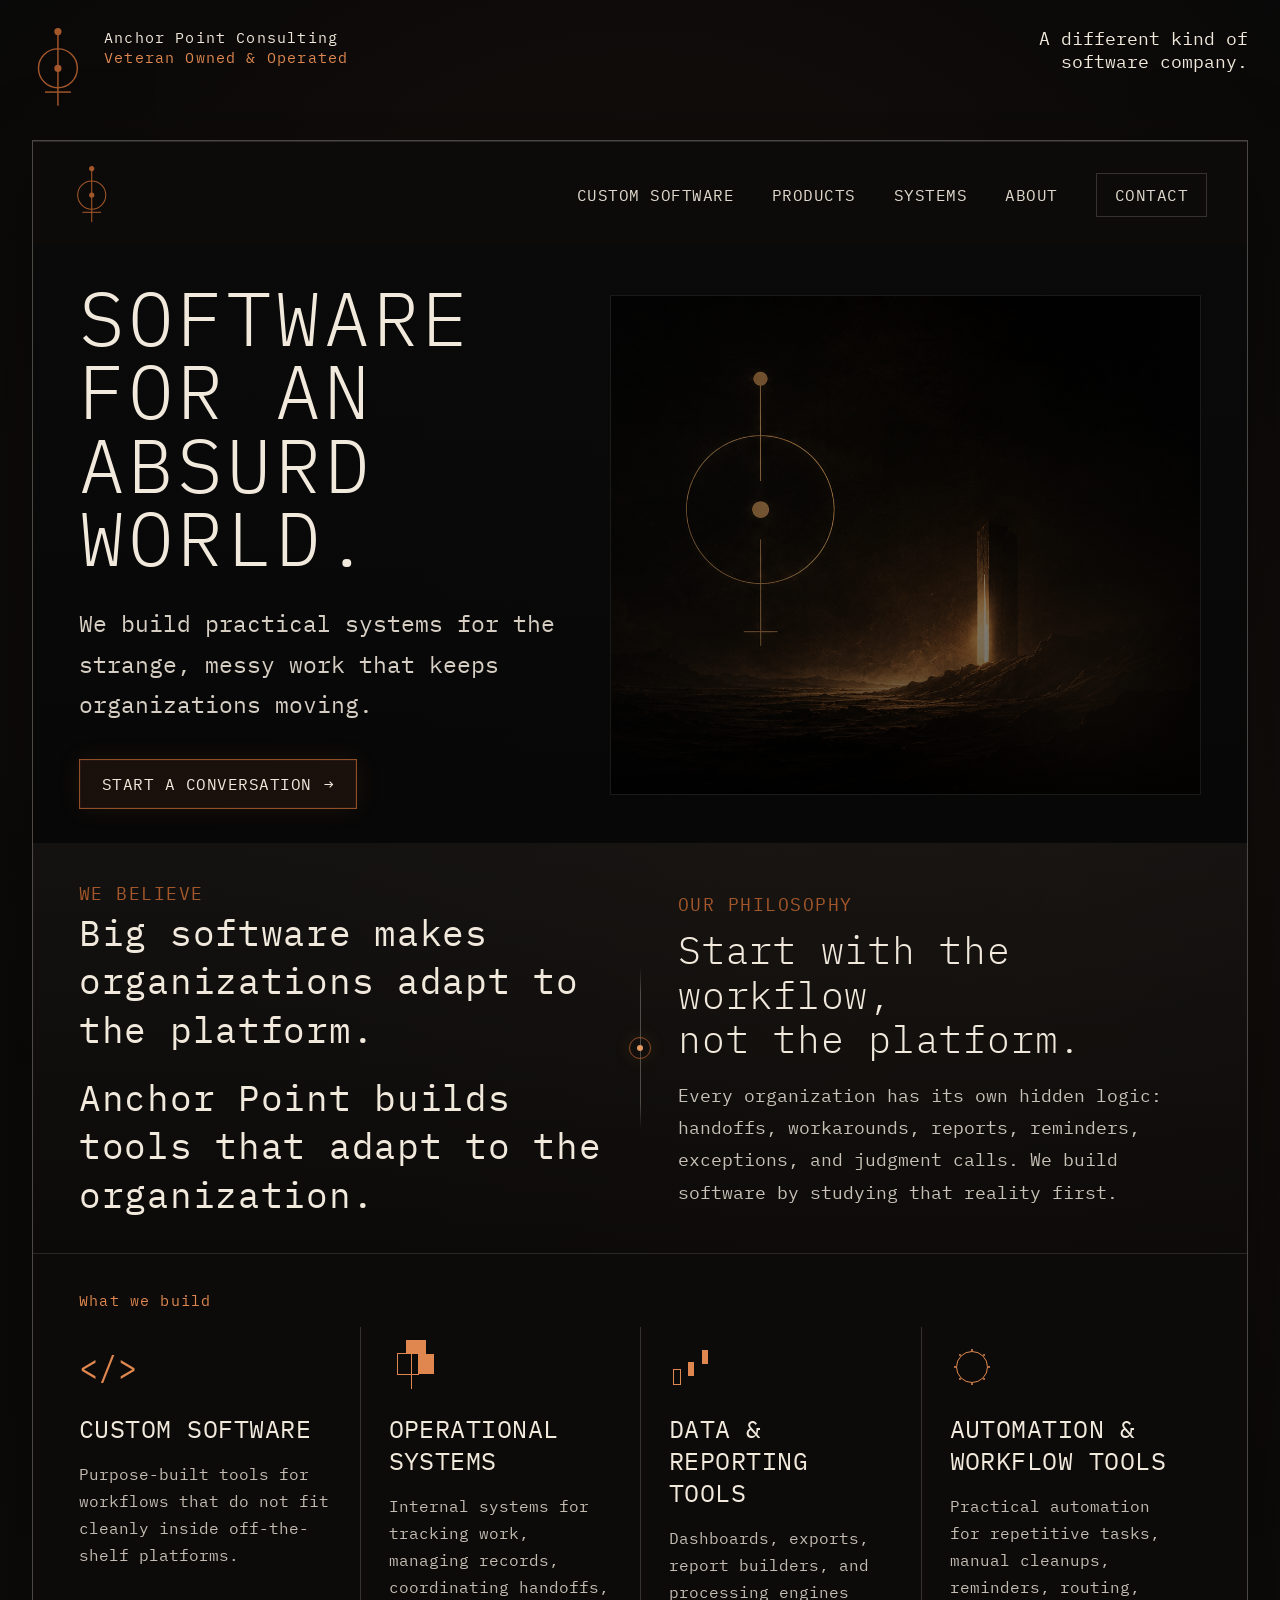
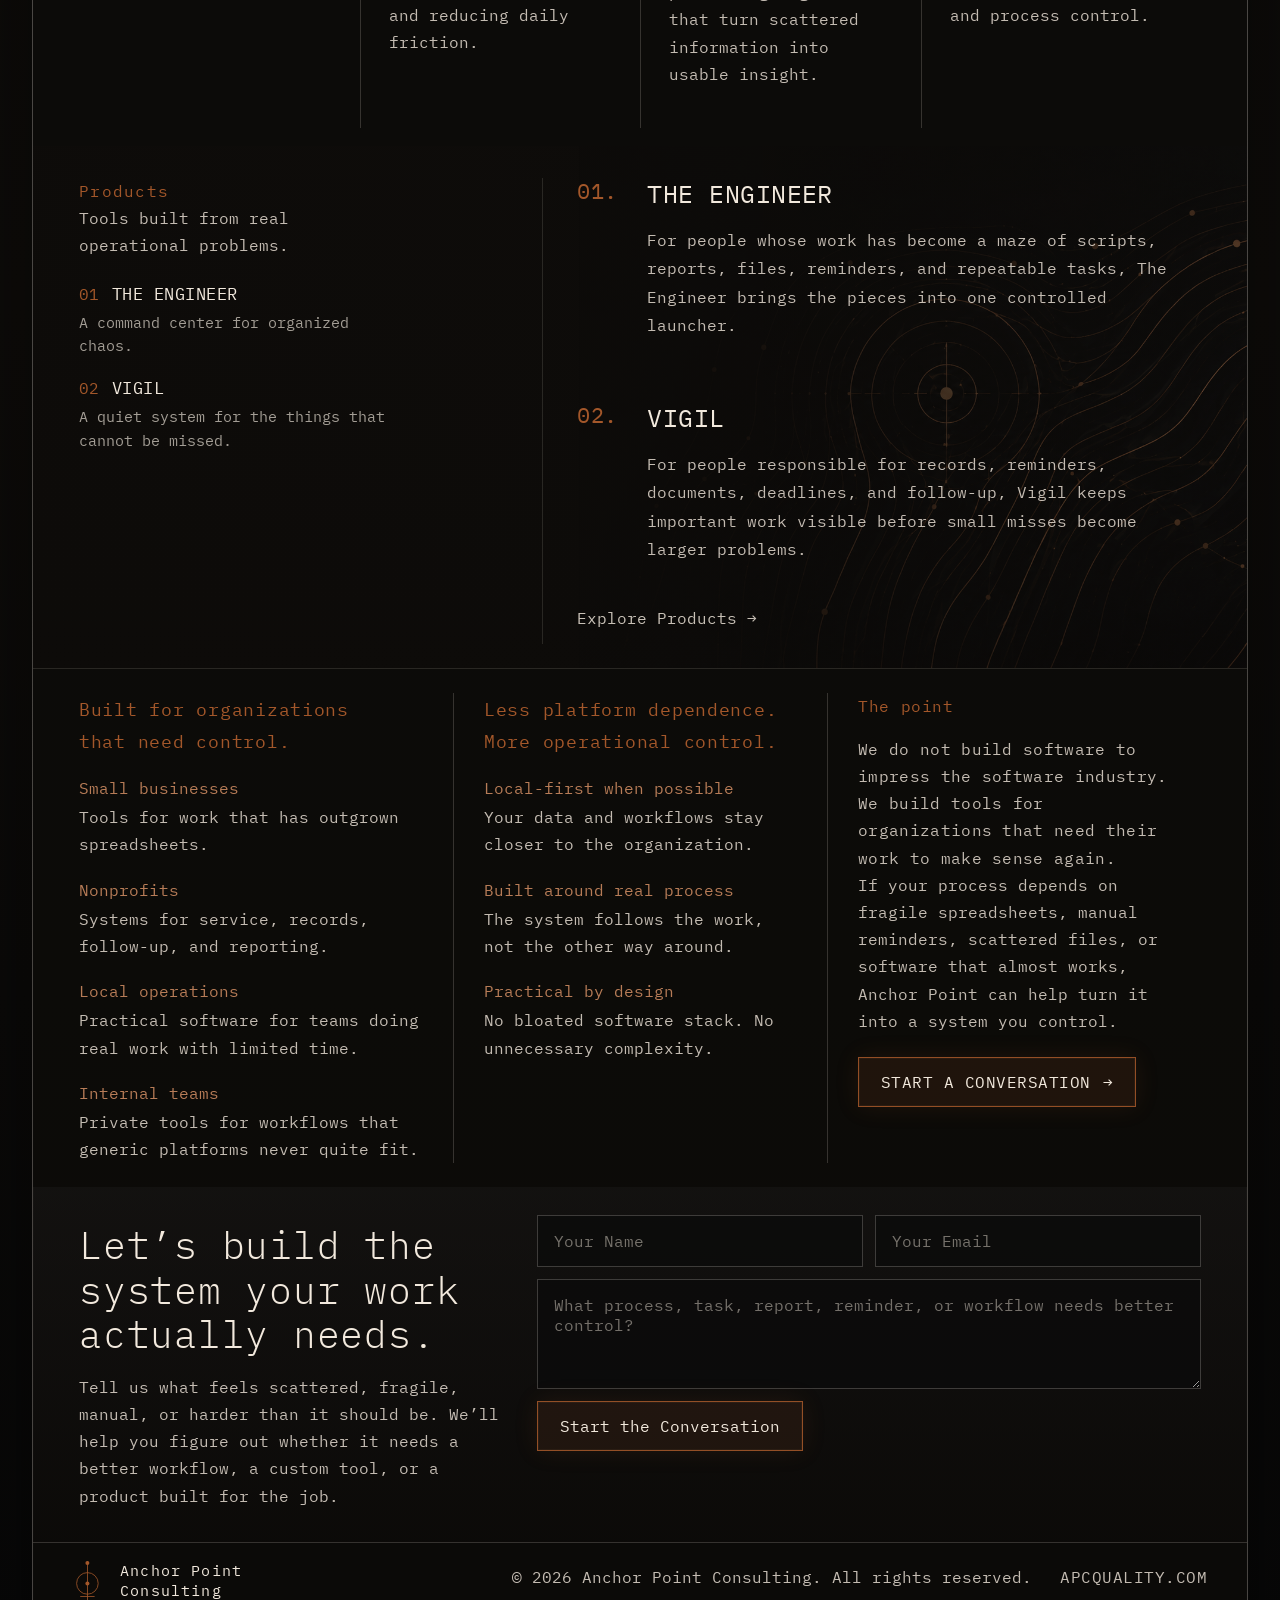
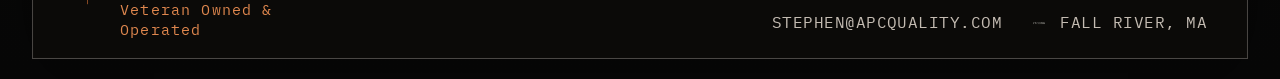
==== index.html @ 0d10f92d "Add files via upload" ====
<!DOCTYPE html>
<html lang="en">
<head>
  <meta charset="UTF-8">
  <meta name="viewport" content="width=device-width, initial-scale=1.0">
  <title>Anchor Point Consulting</title>
  <meta
    name="description"
    content="Anchor Point Consulting builds practical software systems for the strange, messy work that keeps organizations moving."
  >
  <link rel="preconnect" href="https://fonts.googleapis.com">
  <link rel="preconnect" href="https://fonts.gstatic.com" crossorigin>
  <link
    href="https://fonts.googleapis.com/css2?family=IBM+Plex+Mono:wght@300;400;500;600&display=swap"
    rel="stylesheet"
  >
  <link rel="stylesheet" href="styles.css">
</head>
<body>
  <div class="page-shell">
    <header class="site-top">
      <div class="site-top__brand">
        <div class="logo-mark" aria-hidden="true">
          <span class="logo-circle"></span>
          <span class="logo-dot-top"></span>
          <span class="logo-dot-center"></span>
          <span class="logo-base"></span>
        </div>
        <div>
          <p class="eyebrow brand-name">Anchor Point Consulting</p>
          <p class="eyebrow eyebrow--accent">Veteran Owned &amp; Operated</p>
        </div>
      </div>
      <div class="site-top__statement">
        <p>A different kind of</p>
        <p>software company.</p>
      </div>
    </header>

    <main class="frame">
      <nav class="frame-nav site-section is-base" aria-label="Primary">
        <a class="frame-nav__brand" href="index.html#top" aria-label="Anchor Point Consulting home">
          <div class="logo-scale logo-scale--nav">
            <div class="logo-mark" aria-hidden="true">
              <span class="logo-circle"></span>
              <span class="logo-dot-top"></span>
              <span class="logo-dot-center"></span>
              <span class="logo-base"></span>
            </div>
          </div>
        </a>
        <div class="frame-nav__links">
          <a href="custom-software.html">Custom Software</a>
          <a href="products.html">Products</a>
          <a href="index.html#systems">Systems</a>
          <a href="index.html#about">About</a>
          <a class="button button--ghost button--nav" href="index.html#contact">Contact</a>
        </div>
      </nav>

      <section class="hero section-grid site-section is-hero" id="top">
        <div class="hero__copy">
          <h1>Software for an absurd world.</h1>
          <p class="hero__tagline">
            We build practical systems for the strange, messy work that keeps organizations moving.
          </p>
          <a class="button button--primary" href="#contact">Start a conversation <span aria-hidden="true">→</span></a>
        </div>
        <div class="hero-scene" aria-hidden="true">
          <img class="hero-scene__image" src="images/hero-pillar.png" alt="">
        </div>
      </section>

      <section class="philosophy section-grid section-grid--split site-section is-muted" id="about">
        <div class="panel panel--statement">
          <p class="eyebrow eyebrow--accent philosophy-eyebrow">We believe</p>
          <p class="lead philosophy-belief">
            Big software makes organizations adapt to the platform.
          </p>
          <p class="lead philosophy-belief">
            Anchor Point builds tools that adapt to the organization.
          </p>
        </div>
        <div class="divider divider--vertical" aria-hidden="true">
          <span></span>
        </div>
        <div class="panel">
          <p class="eyebrow eyebrow--accent philosophy-eyebrow">Our philosophy</p>
          <h2>Start with the workflow,<br>not the platform.</h2>
          <p class="philosophy-copy">
            Every organization has its own hidden logic: handoffs, workarounds, reports, reminders,
            exceptions, and judgment calls. We build software by studying that reality first.
          </p>
        </div>
      </section>

      <section class="capabilities site-section is-base" id="systems">
        <p class="eyebrow eyebrow--accent">What we build</p>
        <div class="capabilities__grid">
          <article class="capability-card">
            <div class="capability-card__icon capability-card__icon--code" aria-hidden="true"></div>
            <h3>Custom software</h3>
            <p>
              Purpose-built tools for workflows that do not fit cleanly inside off-the-shelf platforms.
            </p>
          </article>
          <article class="capability-card">
            <div class="capability-card__icon capability-card__icon--blocks" aria-hidden="true"></div>
            <h3>Operational systems</h3>
            <p>
              Internal systems for tracking work, managing records, coordinating handoffs, and reducing daily friction.
            </p>
          </article>
          <article class="capability-card">
            <div class="capability-card__icon capability-card__icon--bars" aria-hidden="true"></div>
            <h3>Data &amp; reporting tools</h3>
            <p>
              Dashboards, exports, report builders, and processing engines that turn scattered information into usable insight.
            </p>
          </article>
          <article class="capability-card">
            <div class="capability-card__icon capability-card__icon--gear" aria-hidden="true"></div>
            <h3>Automation &amp; workflow tools</h3>
            <p>
              Practical automation for repetitive tasks, manual cleanups, reminders, routing, and process control.
            </p>
          </article>
        </div>
      </section>

      <section class="products products-section section-grid section-grid--products site-section is-muted" id="products">
        <div class="panel products__intro">
          <p class="eyebrow eyebrow--accent products__label">Products</p>
          <p class="products__intro-copy">Tools built from real operational problems.</p>
          <div class="products__index">
            <article class="products__index-item">
              <div class="products__index-heading">
                <span class="product-item__number">01</span>
                <h3>The Engineer</h3>
              </div>
              <p>A command center for organized chaos.</p>
            </article>
            <article class="products__index-item">
              <div class="products__index-heading">
                <span class="product-item__number">02</span>
                <h3>Vigil</h3>
              </div>
              <p>A quiet system for the things that cannot be missed.</p>
            </article>
          </div>
        </div>
        <div class="products__list">
          <article class="product-item">
            <div class="product-item__number">01.</div>
            <div>
              <h3>The Engineer</h3>
              <p>
                For people whose work has become a maze of scripts, reports, files, reminders, and repeatable tasks,
                The Engineer brings the pieces into one controlled launcher.
              </p>
            </div>
          </article>
          <article class="product-item">
            <div class="product-item__number">02.</div>
            <div>
              <h3>Vigil</h3>
              <p>
                For people responsible for records, reminders, documents, deadlines, and follow-up, Vigil keeps important
                work visible before small misses become larger problems.
              </p>
            </div>
          </article>
          <p class="products__explore">
            <a href="products.html">Explore Products <span aria-hidden="true">→</span></a>
          </p>
        </div>
      </section>

      <section class="lower-grid site-section is-base">
        <div class="panel info-panel">
          <p class="eyebrow eyebrow--accent lower-grid__title">Built for organizations<br>that need control.</p>
          <ul class="info-list">
            <li><strong>Small businesses</strong> Tools for work that has outgrown spreadsheets.</li>
            <li><strong>Nonprofits</strong> Systems for service, records, follow-up, and reporting.</li>
            <li><strong>Local operations</strong> Practical software for teams doing real work with limited time.</li>
            <li><strong>Internal teams</strong> Private tools for workflows that generic platforms never quite fit.</li>
          </ul>
        </div>
        <div class="panel info-panel">
          <p class="eyebrow eyebrow--accent lower-grid__title">Less platform dependence.<br>More operational control.</p>
          <ul class="info-list info-list--compact">
            <li><strong>Local-first when possible</strong> Your data and workflows stay closer to the organization.</li>
            <li><strong>Built around real process</strong> The system follows the work, not the other way around.</li>
            <li><strong>Practical by design</strong> No bloated software stack. No unnecessary complexity.</li>
          </ul>
        </div>
        <div class="panel point-panel">
          <p class="eyebrow eyebrow--accent lower-grid__title">The point</p>
          <p class="point-panel__lead">
            We do not build software to impress the software industry. We build tools for organizations
            that need their work to make sense again.
          </p>
          <p>
            If your process depends on fragile spreadsheets, manual reminders, scattered files, or software
            that almost works, Anchor Point can help turn it into a system you control.
          </p>
          <a class="button button--primary button--inline" href="#contact">Start a conversation <span aria-hidden="true">→</span></a>
        </div>
      </section>

      <section class="contact section-grid section-grid--contact site-section is-muted" id="contact">
        <div class="panel contact__copy">
          <h2>Let&rsquo;s build the system your work actually needs.</h2>
          <p>
            Tell us what feels scattered, fragile, manual, or harder than it should be. We&rsquo;ll help you figure out whether it needs a better workflow, a custom tool, or a product built for the job.
          </p>
        </div>
        <div class="contact__form-wrap">
          <form action="https://formspree.io/f/xqeygwbq" method="POST" class="contact-form">
            <input type="text" name="name" placeholder="Your Name" required>
            <input type="email" name="email" placeholder="Your Email" required>
            <textarea
              name="message"
              placeholder="What process, task, report, reminder, or workflow needs better control?"
              required
            ></textarea>
            <button class="button button--primary contact-submit" type="submit">Start the Conversation</button>
          </form>
        </div>
      </section>

      <footer class="site-footer site-section is-base">
        <div class="site-footer__brand">
          <div class="logo-scale logo-scale--footer">
            <div class="logo-mark" aria-hidden="true">
              <span class="logo-circle"></span>
              <span class="logo-dot-top"></span>
              <span class="logo-dot-center"></span>
              <span class="logo-base"></span>
            </div>
          </div>
          <div>
            <p class="eyebrow brand-name">Anchor Point Consulting</p>
            <p class="eyebrow eyebrow--accent">Veteran Owned &amp; Operated</p>
          </div>
        </div>
        <div class="site-footer__meta">
          <p>&copy; 2026 Anchor Point Consulting. All rights reserved.</p>
          <a href="index.html">apcquality.com</a>
          <a href="mailto:stephen@apcquality.com">stephen@apcquality.com</a>
          <span class="site-footer__location">
            <img src="images/phone.png" alt="" aria-hidden="true">
            <span>Fall River, MA</span>
          </span>
        </div>
      </footer>
    </main>
  </div>
</body>
</html>
---- styles.css ----
:root {
  --void: #0d0b09;
  --shadow: #1a1816;
  --distance: #27313a;
  --fade: #5c474b;
  --moss: #4c503f;
  --ember: #a3572a;
  --parchment: #f2e9dd;
  --border: rgba(242, 233, 221, 0.18);
  --border-strong: rgba(242, 233, 221, 0.28);
  --glow: rgba(163, 87, 42, 0.32);
  --content-width: min(1460px, calc(100vw - 64px));
  --transition: 180ms ease;
}

*,
*::before,
*::after {
  box-sizing: border-box;
}

html {
  scroll-behavior: smooth;
}

body {
  margin: 0;
  min-height: 100vh;
  background:
    radial-gradient(circle at 50% 14%, rgba(163, 87, 42, 0.08), transparent 30%),
    radial-gradient(circle at 78% 28%, rgba(163, 87, 42, 0.06), transparent 24%),
    linear-gradient(180deg, #080808 0%, var(--void) 58%, #070707 100%);
  color: var(--parchment);
  font-family: "IBM Plex Mono", monospace;
  text-transform: uppercase;
  letter-spacing: 0.03em;
}

img {
  display: block;
  max-width: 100%;
}

a {
  color: inherit;
  text-decoration: none;
}

p,
li,
input,
textarea,
button {
  text-transform: none;
  letter-spacing: normal;
}

.page-shell {
  width: var(--content-width);
  margin: 0 auto;
  padding: 22px 0 20px;
}

.site-top {
  display: flex;
  justify-content: space-between;
  align-items: flex-start;
  gap: 32px;
  padding: 6px 0 18px;
  margin-bottom: 14px;
}

.site-top__brand,
.site-footer__brand {
  display: flex;
  align-items: flex-start;
  gap: 18px;
}

.site-top .logo-mark {
  transform: scale(0.72);
  transform-origin: top left;
  margin-right: -18px;
  margin-bottom: -32px;
}

.frame-nav__brand {
  display: inline-flex;
  align-items: center;
}

.site-top__statement {
  max-width: 300px;
  text-align: right;
  font-size: 1.1rem;
  line-height: 1.3;
}

.site-top__statement p,
.site-top__brand p,
.site-footer__brand p {
  margin: 0;
}

.brand-name {
  font-size: 1.3rem;
  color: var(--parchment);
}

.eyebrow {
  font-size: 0.92rem;
  line-height: 1.35;
  letter-spacing: 0.08em;
}

.eyebrow--accent {
  color: #df874e;
}

.frame {
  position: relative;
  border: 1px solid var(--border-strong);
  background:
    linear-gradient(180deg, rgba(255, 255, 255, 0.008), rgba(255, 255, 255, 0)),
    radial-gradient(circle at 72% 24%, rgba(163, 87, 42, 0.07), transparent 28%),
    rgba(7, 7, 7, 0.82);
  box-shadow:
    inset 0 0 0 1px rgba(255, 255, 255, 0.03),
    0 24px 80px rgba(0, 0, 0, 0.36);
  overflow: hidden;
}

.frame::before {
  content: "";
  position: absolute;
  inset: 0;
  background:
    linear-gradient(transparent 97%, rgba(242, 233, 221, 0.02) 100%),
    linear-gradient(90deg, transparent 97%, rgba(242, 233, 221, 0.02) 100%);
  background-size: 100% 46px, 46px 100%;
  opacity: 0.14;
  pointer-events: none;
}

.frame-nav,
.hero,
.philosophy,
.capabilities,
.products,
.lower-grid,
.contact,
.site-footer {
  position: relative;
  z-index: 1;
}

.frame-nav {
  display: flex;
  justify-content: space-between;
  align-items: center;
  gap: 24px;
  padding: 24px 40px 20px;
}

.frame-nav__links {
  display: flex;
  align-items: center;
  gap: 18px 38px;
  flex-wrap: wrap;
}

.frame-nav__links a {
  font-size: 1rem;
  color: rgba(242, 233, 221, 0.92);
  transition: color var(--transition), text-shadow var(--transition), border-color var(--transition), background-color var(--transition);
}

.frame-nav__links a:hover,
.frame-nav__links a:focus-visible {
  color: #f6b17d;
  text-shadow: 0 0 14px rgba(163, 87, 42, 0.28);
}

.site-section {
  border-top: 1px solid rgba(242, 233, 221, 0.12);
}

.site-section.is-base {
  background: rgba(13, 11, 9, 0.92);
}

.site-section.is-muted {
  background: linear-gradient(180deg, rgba(26, 24, 22, 0.62), rgba(13, 11, 9, 0.82));
}

.site-section.is-hero {
  background:
    linear-gradient(180deg, rgba(10, 10, 10, 0.9), rgba(7, 7, 7, 0.95)),
    radial-gradient(circle at 76% 42%, rgba(163, 87, 42, 0.06), transparent 26%);
}

.section-grid {
  border-top: 0;
}

.hero {
  display: grid;
  grid-template-columns: minmax(340px, 0.92fr) minmax(380px, 1.08fr);
  gap: 28px;
  padding: 38px 46px 34px;
  align-items: center;
}

.hero__copy {
  max-width: 560px;
}

.hero h1,
.contact h2 {
  margin: 0;
  font-size: clamp(3rem, 5.9vw, 5.8rem);
  line-height: 0.97;
  font-weight: 300;
  letter-spacing: 0.04em;
}

.hero__tagline {
  margin: 28px 0 34px;
  max-width: 510px;
  font-size: 1.45rem;
  line-height: 1.75;
  color: rgba(242, 233, 221, 0.88);
}

.button {
  display: inline-flex;
  align-items: center;
  justify-content: center;
  gap: 12px;
  border: 1px solid transparent;
  padding: 14px 22px;
  font-size: 1rem;
  font-family: inherit;
  color: var(--parchment);
  background: transparent;
  cursor: pointer;
  transition: transform var(--transition), box-shadow var(--transition), border-color var(--transition), background-color var(--transition), color var(--transition);
}

.button:hover,
.button:focus-visible {
  transform: translateY(-1px);
}

.button--primary {
  border-color: rgba(163, 87, 42, 0.88);
  background: rgba(163, 87, 42, 0.12);
  box-shadow: inset 0 0 0 1px rgba(255, 180, 120, 0.05), 0 0 24px rgba(163, 87, 42, 0.12);
}

.button--primary:hover,
.button--primary:focus-visible {
  background: rgba(163, 87, 42, 0.2);
  box-shadow: 0 0 30px rgba(163, 87, 42, 0.18);
  color: #ffd7ba;
}

.button--ghost {
  border-color: var(--border);
}

.button--ghost:hover,
.button--ghost:focus-visible {
  border-color: rgba(163, 87, 42, 0.7);
  background: rgba(163, 87, 42, 0.08);
}

.button--nav {
  padding: 11px 18px;
}

.hero-scene {
  position: relative;
  min-height: 500px;
  border: 1px solid rgba(242, 233, 221, 0.08);
  background: linear-gradient(180deg, rgba(12, 12, 12, 0.4), rgba(7, 7, 7, 0.7));
  overflow: hidden;
}

.hero-scene::before {
  content: "";
  position: absolute;
  inset: 0;
  background:
    linear-gradient(90deg, rgba(7, 7, 7, 0.42) 0%, rgba(7, 7, 7, 0.12) 34%, rgba(7, 7, 7, 0.06) 58%, rgba(7, 7, 7, 0.28) 100%),
    radial-gradient(circle at 82% 78%, rgba(255, 169, 92, 0.1), rgba(163, 87, 42, 0.05) 18%, transparent 42%);
  pointer-events: none;
  z-index: 1;
}

.hero-scene::after {
  content: "";
  position: absolute;
  inset: 0;
  background:
    linear-gradient(180deg, rgba(0, 0, 0, 0.12) 0%, rgba(0, 0, 0, 0.04) 34%, rgba(0, 0, 0, 0.28) 72%, rgba(0, 0, 0, 0.54) 100%);
  pointer-events: none;
  z-index: 1;
}

.hero-scene__image {
  position: absolute;
  inset: 0;
  width: 100%;
  height: 100%;
  object-fit: cover;
  object-position: center right;
  filter: brightness(0.72) contrast(1.02) saturate(0.86);
}

.logo-mark {
  position: relative;
  width: 72px;
  height: 112px;
  color: var(--ember);
  flex: 0 0 auto;
}

.logo-mark::before {
  content: "";
  position: absolute;
  left: 50%;
  top: 0;
  width: 2px;
  height: 108px;
  transform: translateX(-50%);
  background: currentColor;
}

.logo-circle {
  position: absolute;
  left: 50%;
  top: 28px;
  width: 56px;
  height: 56px;
  border: 2px solid currentColor;
  border-radius: 50%;
  transform: translateX(-50%);
}

.logo-dot-top {
  position: absolute;
  left: 50%;
  top: 0;
  width: 10px;
  height: 10px;
  border-radius: 50%;
  background: currentColor;
  transform: translateX(-50%);
}

.logo-dot-center {
  position: absolute;
  left: 50%;
  top: 56px;
  width: 10px;
  height: 10px;
  border-radius: 50%;
  background: currentColor;
  transform: translate(-50%, -50%);
}

.logo-base {
  position: absolute;
  left: 50%;
  top: 88px;
  width: 36px;
  height: 2px;
  background: currentColor;
  transform: translateX(-50%);
}

.logo-scale {
  display: inline-flex;
  width: 72px;
  height: 112px;
  transform-origin: top left;
}

.logo-scale--nav {
  transform: scale(0.52);
  margin-right: -34px;
  margin-bottom: -54px;
}

.logo-scale--footer {
  transform: scale(0.4);
  margin-right: -43px;
  margin-bottom: -67px;
}

.section-grid--split,
.section-grid--products,
.section-grid--contact,
.lower-grid,
.capabilities {
  padding: 0 46px;
}

.philosophy {
  display: grid;
  grid-template-columns: minmax(0, 1fr) 56px minmax(0, 1fr);
  gap: 10px;
  align-items: center;
  padding-top: 34px;
  padding-bottom: 34px;
}

.panel {
  min-width: 0;
}

.panel h2 {
  margin: 8px 0 18px;
  font-size: clamp(2rem, 3vw, 3.2rem);
  line-height: 1.15;
  font-weight: 300;
  text-transform: none;
  letter-spacing: 0.02em;
}

.panel p {
  margin: 0;
  color: rgba(242, 233, 221, 0.82);
  font-size: 1.15rem;
  line-height: 1.75;
}

.panel--statement .lead {
  font-size: clamp(1.8rem, 2.8vw, 3rem);
  line-height: 1.35;
  letter-spacing: 0.02em;
  color: var(--parchment);
}

.panel--statement .lead + .lead {
  margin-top: 20px;
}

.philosophy .philosophy-eyebrow {
  color: var(--ember);
  letter-spacing: 0.08em;
  text-transform: uppercase;
}

.philosophy-belief {
  font-size: clamp(1.65rem, 2.8vw, 3rem);
  line-height: 1.28;
  max-width: 620px;
}

.philosophy-belief + .philosophy-belief {
  margin-top: 1.5rem;
}

.philosophy-copy {
  font-size: clamp(1rem, 1.1vw, 1.15rem);
  line-height: 1.75;
  max-width: 680px;
}

.divider {
  display: flex;
  align-items: center;
  justify-content: center;
}

.divider span {
  position: relative;
  display: block;
  width: 1px;
  height: 162px;
  background: linear-gradient(180deg, transparent 0%, rgba(242, 233, 221, 0.28) 16%, rgba(242, 233, 221, 0.28) 84%, transparent 100%);
}

.divider span::after {
  content: "";
  position: absolute;
  left: 50%;
  top: 50%;
  width: 22px;
  height: 22px;
  border: 1px solid rgba(163, 87, 42, 0.86);
  border-radius: 50%;
  transform: translate(-50%, -50%);
  box-shadow: 0 0 16px rgba(163, 87, 42, 0.18);
}

.divider span::before {
  content: "";
  position: absolute;
  left: 50%;
  top: 50%;
  width: 6px;
  height: 6px;
  background: #e49b63;
  border-radius: 50%;
  transform: translate(-50%, -50%);
}

.capabilities {
  padding-top: 22px;
  padding-bottom: 18px;
}

.capabilities__grid {
  display: grid;
  grid-template-columns: repeat(4, minmax(0, 1fr));
  margin-top: 16px;
}

.capability-card {
  padding: 18px 28px 24px 0;
  min-height: 286px;
}

.capability-card:not(:first-child) {
  border-left: 1px solid var(--border);
  padding-left: 28px;
}

.capability-card h3,
.product-item h3 {
  margin: 0 0 10px;
  font-size: 1.55rem;
  font-weight: 400;
  color: var(--parchment);
}

.capability-card p,
.product-item p,
.products__intro p,
.info-list li,
.point-panel p,
.contact__copy p,
.site-footer__meta p,
.site-footer__meta a,
.site-footer__location span {
  font-size: 1rem;
  line-height: 1.7;
  color: rgba(242, 233, 221, 0.8);
}

.capability-card__icon {
  width: 44px;
  height: 44px;
  margin-bottom: 24px;
  position: relative;
  color: #df874e;
}

.capability-card__icon--code::before {
  content: "</>";
  position: absolute;
  inset: 0;
  font-size: 2rem;
  line-height: 44px;
}

.capability-card__icon--blocks::before,
.capability-card__icon--blocks::after,
.capability-card__icon--bars::before,
.capability-card__icon--gear::before {
  content: "";
  position: absolute;
}

.capability-card__icon--blocks::before {
  inset: 8px 14px 14px 8px;
  border: 1px solid currentColor;
  box-shadow: 16px 0 0 -1px currentColor, 8px -14px 0 -1px currentColor;
}

.capability-card__icon--blocks::after {
  inset: 0;
  border-left: 1px solid currentColor;
  border-right: 1px solid transparent;
  transform: translateX(22px);
}

.capability-card__icon--bars::before {
  bottom: 4px;
  left: 4px;
  width: 8px;
  height: 16px;
  border: 1px solid currentColor;
  box-shadow: 14px -8px 0 -1px currentColor, 28px -20px 0 -1px currentColor;
}

.capability-card__icon--gear::before {
  inset: 6px;
  border: 1px solid currentColor;
  border-radius: 50%;
  box-shadow:
    0 -17px 0 -15px currentColor,
    0 17px 0 -15px currentColor,
    17px 0 0 -15px currentColor,
    -17px 0 0 -15px currentColor,
    12px 12px 0 -15px currentColor,
    -12px 12px 0 -15px currentColor,
    12px -12px 0 -15px currentColor,
    -12px -12px 0 -15px currentColor;
}

.products {
  position: relative;
  display: grid;
  grid-template-columns: minmax(260px, 0.78fr) minmax(420px, 1.22fr);
  gap: 42px;
  align-items: stretch;
  padding-top: 32px;
  padding-bottom: 24px;
}

.products-section {
  overflow: hidden;
}

.products-section::before {
  content: "";
  position: absolute;
  inset: 0;
  background: linear-gradient(
    90deg,
    rgba(13, 11, 9, 0.96) 0%,
    rgba(13, 11, 9, 0.9) 45%,
    rgba(13, 11, 9, 0.48) 100%
  );
  pointer-events: none;
  z-index: 0;
}

.products-section::after {
  content: "";
  position: absolute;
  right: 0;
  bottom: 0;
  width: 55%;
  height: 100%;
  background-image:
    linear-gradient(90deg, rgba(13, 11, 9, 0.85), rgba(13, 11, 9, 0.15)),
    url("images/contour-map.png");
  background-size: cover;
  background-position: 78% center;
  background-repeat: no-repeat;
  opacity: 0.55;
  pointer-events: none;
  z-index: 0;
}

.products-section > * {
  position: relative;
  z-index: 1;
}

.products-section .products__label {
  color: var(--ember);
}

.products__intro-copy {
  margin-top: 8px;
  max-width: 320px;
}

.products__index {
  display: grid;
  gap: 18px;
  margin-top: 22px;
  max-width: 320px;
}

.products__index-item h3,
.products__index-item p {
  margin: 0;
}

.products__index-heading {
  display: flex;
  align-items: baseline;
  gap: 12px;
}

.products__index-heading h3 {
  font-size: 1.08rem;
  line-height: 1.35;
  font-weight: 400;
  margin: 0;
}

.products__index-item .product-item__number {
  font-size: 1rem;
  line-height: 1.2;
}

.products__index-item p:last-child {
  margin-top: 6px;
  font-size: 0.95rem;
  line-height: 1.55;
  color: rgba(242, 233, 221, 0.66);
}

.products__list {
  padding-left: 34px;
  border-left: 1px solid rgba(242, 233, 221, 0.12);
  max-width: 760px;
}

.product-item {
  display: grid;
  grid-template-columns: 52px minmax(0, 1fr);
  gap: 18px;
}

.product-item + .product-item {
  margin-top: 46px;
}

.product-item__number {
  color: var(--ember);
  font-size: 1.4rem;
  line-height: 1.2;
}

.products__list .product-item h3 {
  margin: 0 0 12px;
  font-size: 1.55rem;
}

.products__list .product-item p {
  max-width: 650px;
  line-height: 1.78;
}

.products__explore {
  margin-top: 28px;
}

.products__explore a {
  color: rgba(242, 233, 221, 0.82);
  transition: color var(--transition), text-shadow var(--transition);
}

.products__explore a:hover,
.products__explore a:focus-visible {
  color: #f6b17d;
  text-shadow: 0 0 14px rgba(163, 87, 42, 0.24);
}

.catalog-hero,
.product-feature,
.product-future,
.catalog-contact {
  position: relative;
  z-index: 1;
}

.catalog-hero,
.product-feature,
.product-future,
.catalog-contact {
  padding-left: 46px;
  padding-right: 46px;
}

.catalog-hero {
  padding-top: 40px;
  padding-bottom: 38px;
}

.catalog-label,
.product-feature__number,
.product-future .eyebrow {
  color: var(--ember);
}

.catalog-hero__copy {
  max-width: 920px;
}

.catalog-hero h1,
.catalog-contact h2,
.product-feature h2 {
  margin: 0;
  font-size: clamp(2.4rem, 4.6vw, 4.9rem);
  line-height: 1.02;
  font-weight: 300;
  letter-spacing: 0.03em;
  text-transform: none;
}

.catalog-hero__body,
.catalog-contact__panel p,
.product-feature__description,
.product-feature__trial-note,
.product-future__panel p,
.product-feature__download-note,
.product-feature__details li {
  color: rgba(242, 233, 221, 0.82);
  font-size: 1.05rem;
  line-height: 1.75;
}

.catalog-hero__body {
  max-width: 940px;
  margin: 22px 0 0;
}

.catalog-hero__actions {
  display: flex;
  align-items: center;
  gap: 18px 24px;
  flex-wrap: wrap;
  margin-top: 30px;
}

.catalog-hero__link {
  color: rgba(242, 233, 221, 0.82);
  transition: color var(--transition), text-shadow var(--transition);
}

.catalog-hero__link:hover,
.catalog-hero__link:focus-visible {
  color: #f6b17d;
  text-shadow: 0 0 14px rgba(163, 87, 42, 0.24);
}

.product-feature {
  padding-top: 30px;
  padding-bottom: 30px;
}

.product-feature__panel {
  max-width: 980px;
  border: 1px solid rgba(242, 233, 221, 0.12);
  background:
    linear-gradient(180deg, rgba(26, 24, 22, 0.36), rgba(13, 11, 9, 0.46)),
    rgba(11, 10, 9, 0.72);
  padding: 28px 30px 30px;
  box-shadow: inset 0 0 0 1px rgba(255, 255, 255, 0.02);
}

.product-feature__header {
  max-width: 720px;
}

.product-feature__number {
  margin: 0 0 10px;
}

.product-feature h2 {
  font-size: clamp(1.9rem, 3vw, 3rem);
}

.product-feature__description {
  margin: 20px 0 0;
  max-width: 780px;
}

.product-feature__trial-note {
  margin: 16px 0 0;
  max-width: 760px;
}

.product-feature__details {
  margin: 24px 0 0;
  padding: 0;
  list-style: none;
  display: grid;
  gap: 12px;
  max-width: 760px;
}

.product-feature__details li {
  position: relative;
  padding-left: 18px;
}

.product-feature__details li::before {
  content: "";
  position: absolute;
  left: 0;
  top: 0.82em;
  width: 6px;
  height: 6px;
  border-radius: 50%;
  background: var(--ember);
  transform: translateY(-50%);
}

.product-feature__actions {
  margin-top: 28px;
}

.product-feature__download-note {
  margin: 14px 0 0;
  max-width: 620px;
  font-size: 0.95rem;
}

.product-future {
  padding-top: 26px;
  padding-bottom: 26px;
}

.product-future__panel {
  max-width: 760px;
}

.catalog-contact {
  padding-top: 28px;
  padding-bottom: 34px;
}

.catalog-contact__panel {
  max-width: 820px;
}

.catalog-contact__panel p {
  margin: 18px 0 24px;
  max-width: 760px;
}

@media (max-width: 1180px) {
  .products {
    gap: 30px;
  }

  .products__list {
    padding-left: 0;
    border-left: 0;
  }

  .products-section::after {
    width: 58%;
  }

  .catalog-hero,
  .product-feature,
  .product-future,
  .catalog-contact {
    padding-left: 36px;
    padding-right: 36px;
  }
}

.lower-grid {
  display: grid;
  grid-template-columns: repeat(3, minmax(0, 1fr));
  gap: 0;
  padding-top: 24px;
  padding-bottom: 24px;
}

.lower-grid .panel {
  padding-right: 30px;
}

.lower-grid .panel:not(:first-child) {
  border-left: 1px solid var(--border);
  padding-left: 30px;
}

.lower-grid .lower-grid__title {
  color: var(--ember);
  letter-spacing: 0.04em;
  margin-bottom: 16px;
}

.info-list {
  margin: 18px 0 0;
  padding: 0;
  list-style: none;
  display: grid;
  gap: 18px;
}

.lower-grid .info-list li strong {
  display: block;
  margin-bottom: 2px;
  color: color-mix(in srgb, var(--ember) 75%, var(--parchment));
  font-weight: 400;
}

.point-panel__lead {
  font-size: clamp(1.55rem, 2.2vw, 2.3rem);
  line-height: 1.34;
  letter-spacing: 0.02em;
  color: var(--parchment);
  margin-bottom: 18px;
}

.button--inline {
  margin-top: 22px;
}

.contact {
  display: grid;
  grid-template-columns: minmax(260px, 0.78fr) minmax(420px, 1.22fr);
  gap: 34px;
  align-items: start;
  padding-top: 28px;
  padding-bottom: 32px;
}

.contact h2 {
  font-size: clamp(2rem, 3vw, 3rem);
  margin-bottom: 18px;
}

.contact-form {
  display: grid;
  grid-template-columns: repeat(2, minmax(0, 1fr));
  gap: 12px;
}

.contact-form input,
.contact-form textarea {
  width: 100%;
  border: 1px solid rgba(242, 233, 221, 0.22);
  background: rgba(12, 12, 12, 0.9);
  color: var(--parchment);
  padding: 15px 16px;
  font: inherit;
  font-size: 0.98rem;
  transition: border-color var(--transition), box-shadow var(--transition), background-color var(--transition);
}

.contact-form input::placeholder,
.contact-form textarea::placeholder {
  color: rgba(242, 233, 221, 0.46);
}

.contact-form input:focus,
.contact-form textarea:focus {
  outline: none;
  border-color: rgba(163, 87, 42, 0.88);
  box-shadow: 0 0 0 3px rgba(163, 87, 42, 0.12);
  background: rgba(18, 16, 15, 0.96);
}

.contact-form textarea {
  grid-column: 1 / -1;
  min-height: 110px;
  resize: vertical;
}

.contact-submit {
  justify-self: start;
  min-width: 180px;
}

.site-footer {
  display: flex;
  justify-content: space-between;
  align-items: center;
  gap: 24px;
  padding: 18px 40px;
  border-top: 1px solid var(--border);
}

.site-footer__meta {
  display: flex;
  align-items: center;
  justify-content: flex-end;
  gap: 18px 28px;
  flex-wrap: wrap;
}

.site-footer__meta p {
  margin: 0;
}

.site-footer__meta a {
  transition: color var(--transition), text-shadow var(--transition);
}

.site-footer__meta a:hover,
.site-footer__meta a:focus-visible {
  color: #f6b17d;
  text-shadow: 0 0 14px rgba(163, 87, 42, 0.24);
}

.site-footer__location {
  display: inline-flex;
  align-items: center;
  gap: 12px;
}

.site-footer__location img {
  width: 18px;
  height: 18px;
  object-fit: contain;
  filter: saturate(0.8) brightness(1.1);
}

@media (max-width: 1180px) {
  .page-shell {
    width: min(100vw - 32px, 1100px);
    padding-top: 24px;
  }

  .hero,
  .products,
  .contact {
    grid-template-columns: 1fr;
  }

  .hero-scene {
    min-height: 420px;
  }

  .products__list {
    border-left: 0;
    padding-left: 0;
    padding-top: 10px;
  }

  .products__graphic {
    min-height: 280px;
  }

  .lower-grid {
    grid-template-columns: 1fr;
    gap: 24px;
  }

  .lower-grid .panel:not(:first-child) {
    border-left: 0;
    padding-left: 0;
    border-top: 1px solid var(--border);
    padding-top: 24px;
  }

  .site-footer {
    flex-direction: column;
    align-items: flex-start;
  }

  .site-footer__meta {
    justify-content: flex-start;
  }
}

@media (max-width: 900px) {
  .site-top,
  .frame-nav,
  .philosophy,
  .capabilities__grid,
  .contact,
  .site-footer {
    gap: 20px;
  }

  .site-top {
    flex-direction: column;
  }

  .site-top__statement {
    text-align: left;
  }

  .philosophy {
    grid-template-columns: 1fr;
  }

  .divider {
    display: none;
  }

  .capabilities__grid {
    grid-template-columns: repeat(2, minmax(0, 1fr));
  }

  .capability-card:nth-child(3),
  .capability-card:nth-child(4) {
    border-top: 1px solid var(--border);
    padding-top: 28px;
  }

  .capability-card:nth-child(3) {
    border-left: 0;
    padding-left: 0;
  }

  .frame-nav {
    flex-direction: column;
    align-items: flex-start;
  }
}

@media (max-width: 640px) {
  :root {
    --content-width: calc(100vw - 20px);
  }

  .page-shell {
    padding-top: 16px;
    padding-bottom: 18px;
  }

  .frame-nav,
  .hero,
  .section-grid--split,
  .section-grid--products,
  .section-grid--contact,
  .lower-grid,
  .capabilities,
  .site-footer {
    padding-left: 18px;
    padding-right: 18px;
  }

  .frame-nav {
    padding-top: 22px;
    padding-bottom: 20px;
  }

  .hero {
    padding-top: 30px;
    padding-bottom: 24px;
  }

  .hero h1 {
    font-size: 2.45rem;
  }

  .hero__tagline,
  .panel p,
  .capability-card p,
  .product-item p,
  .contact__copy p,
  .site-footer__meta p,
  .site-footer__meta a,
  .site-footer__location span {
    font-size: 0.96rem;
    line-height: 1.6;
  }

  .hero-scene {
    min-height: 300px;
  }

  .hero-scene__image {
    object-position: 72% center;
  }

  .capabilities__grid {
    grid-template-columns: 1fr;
  }

  .capability-card,
  .capability-card:not(:first-child) {
    border-left: 0;
    padding-left: 0;
    padding-right: 0;
  }

  .capability-card:not(:first-child) {
    border-top: 1px solid var(--border);
    padding-top: 24px;
  }

  .contact-form {
    grid-template-columns: 1fr;
  }

  .contact-form textarea {
    grid-column: auto;
  }

  .site-footer__meta {
    gap: 10px 18px;
  }

  .catalog-hero,
  .product-feature,
  .product-future,
  .catalog-contact {
    padding-left: 18px;
    padding-right: 18px;
  }

  .catalog-hero {
    padding-top: 30px;
    padding-bottom: 24px;
  }

  .product-feature__panel {
    padding: 22px 18px 24px;
  }
}
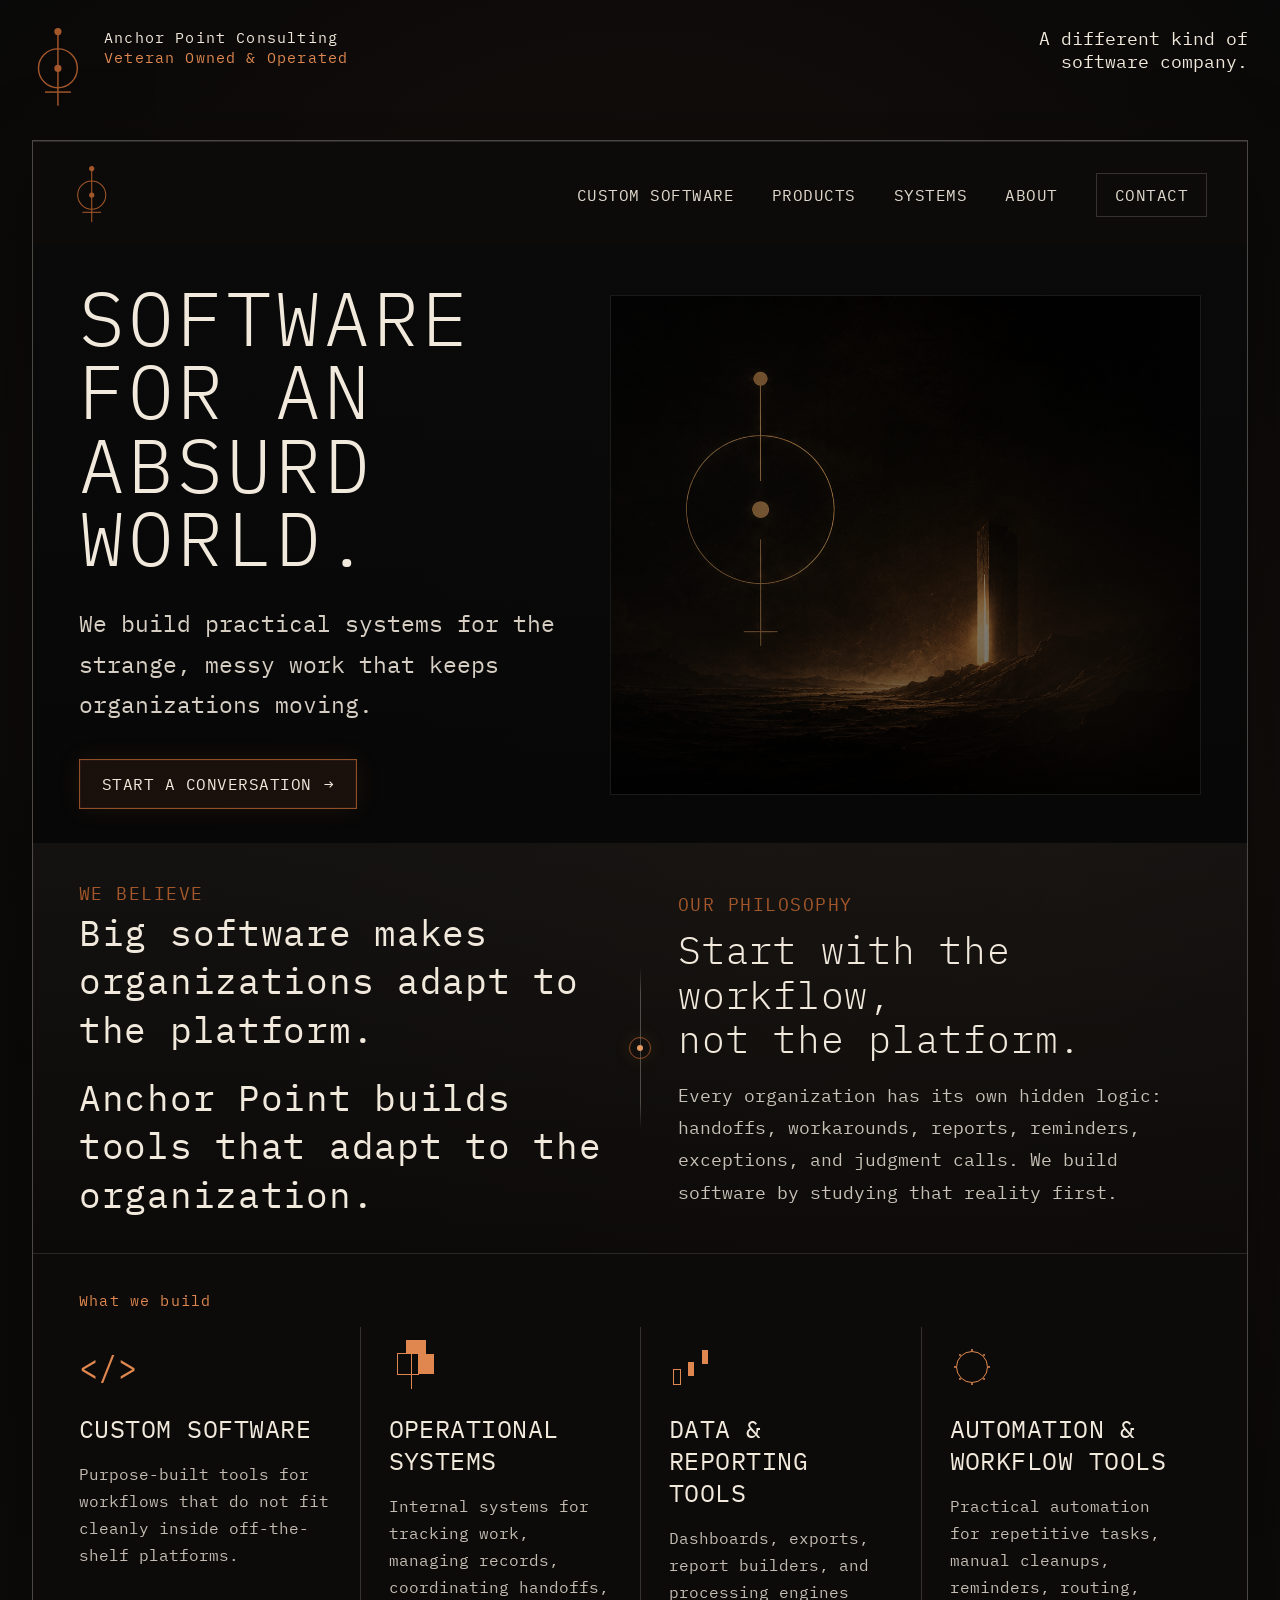
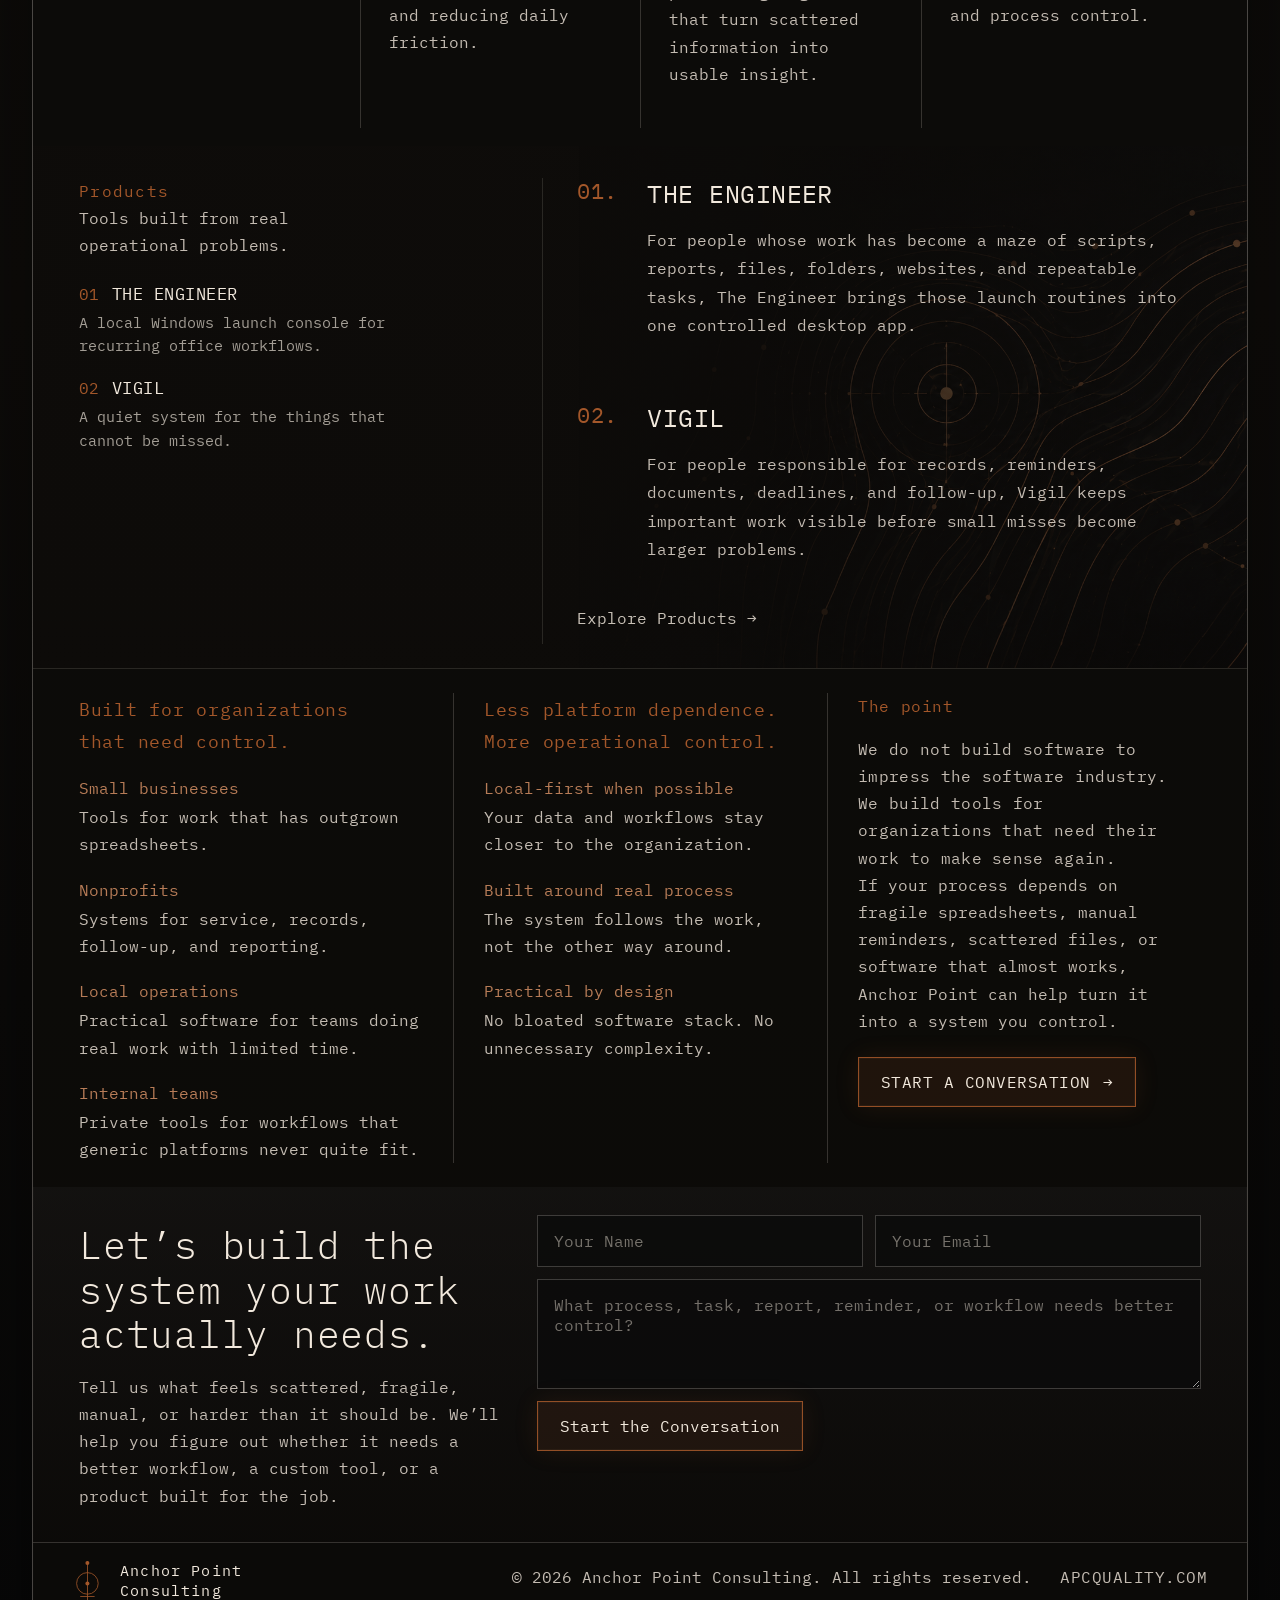
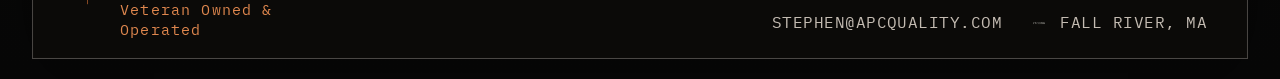
==== commit b6116078: "Add files via upload" ====
--- a/index.html
+++ b/index.html
@@ -138,7 +138,7 @@
                 <span class="product-item__number">01</span>
                 <h3>The Engineer</h3>
               </div>
-              <p>A command center for organized chaos.</p>
+              <p>A local Windows launch console for recurring office workflows.</p>
             </article>
             <article class="products__index-item">
               <div class="products__index-heading">
@@ -155,8 +155,8 @@
             <div>
               <h3>The Engineer</h3>
               <p>
-                For people whose work has become a maze of scripts, reports, files, reminders, and repeatable tasks,
-                The Engineer brings the pieces into one controlled launcher.
+                For people whose work has become a maze of scripts, reports, files, folders, websites, and repeatable tasks,
+                The Engineer brings those launch routines into one controlled desktop app.
               </p>
             </div>
           </article>
--- a/styles.css
+++ b/styles.css
@@ -930,6 +930,188 @@
   max-width: 760px;
 }
 
+.service-hero,
+.service-fit,
+.service-builds,
+.service-process,
+.consultation-section {
+  position: relative;
+  z-index: 1;
+  padding-left: 46px;
+  padding-right: 46px;
+}
+
+.service-hero {
+  padding-top: 40px;
+  padding-bottom: 38px;
+}
+
+.service-label,
+.service-section__label,
+.service-process__number {
+  color: var(--ember);
+}
+
+.service-hero__copy {
+  max-width: 980px;
+}
+
+.service-hero h1 {
+  margin: 0;
+  font-size: clamp(2.5rem, 4.8vw, 5rem);
+  line-height: 1.02;
+  font-weight: 300;
+  letter-spacing: 0.03em;
+  text-transform: none;
+}
+
+.service-hero__body,
+.service-section__intro,
+.service-fit__item p,
+.service-builds__item p,
+.service-process__item p {
+  color: rgba(242, 233, 221, 0.82);
+  font-size: 1.05rem;
+  line-height: 1.75;
+}
+
+.service-hero__body {
+  max-width: 920px;
+  margin: 22px 0 0;
+}
+
+.service-hero__actions {
+  display: flex;
+  align-items: center;
+  gap: 18px 20px;
+  flex-wrap: wrap;
+  margin-top: 30px;
+}
+
+.service-fit,
+.service-builds,
+.service-process,
+.consultation-section {
+  padding-top: 28px;
+  padding-bottom: 30px;
+}
+
+.service-section__header {
+  max-width: 920px;
+}
+
+.service-section__intro {
+  margin: 14px 0 0;
+  max-width: 920px;
+}
+
+.service-fit__grid,
+.service-builds__grid {
+  display: grid;
+  grid-template-columns: repeat(2, minmax(0, 1fr));
+  gap: 16px 18px;
+  margin-top: 22px;
+}
+
+.service-fit__item {
+  border: 1px solid rgba(242, 233, 221, 0.12);
+  background:
+    linear-gradient(180deg, rgba(26, 24, 22, 0.24), rgba(13, 11, 9, 0.36)),
+    rgba(11, 10, 9, 0.52);
+  padding: 18px 18px 20px;
+}
+
+.service-fit__item p {
+  margin: 0;
+}
+
+.service-builds__item h3,
+.service-process__item h3 {
+  margin: 0 0 8px;
+  font-size: 1.18rem;
+  font-weight: 400;
+  color: var(--parchment);
+}
+
+.service-builds__item p,
+.service-process__item p {
+  margin: 0;
+}
+
+.service-builds {
+  display: grid;
+  grid-template-columns: minmax(280px, 0.72fr) minmax(420px, 1.28fr);
+  gap: 34px;
+  align-items: start;
+}
+
+.service-builds__intro {
+  max-width: 420px;
+}
+
+.service-builds__grid {
+  grid-template-columns: repeat(2, minmax(0, 1fr));
+  gap: 14px 16px;
+  margin-top: 0;
+}
+
+.service-builds__item {
+  padding: 4px 0 14px;
+  border-bottom: 1px solid rgba(242, 233, 221, 0.1);
+}
+
+.service-builds__item h3 {
+  margin: 0 0 6px;
+  font-size: 1.06rem;
+  letter-spacing: 0.04em;
+  text-transform: uppercase;
+}
+
+.service-builds__item p {
+  color: rgba(242, 233, 221, 0.72);
+  font-size: 0.98rem;
+  line-height: 1.6;
+}
+
+.service-process__list {
+  display: grid;
+  gap: 18px;
+  margin-top: 22px;
+  max-width: 960px;
+}
+
+.service-process__item {
+  display: grid;
+  grid-template-columns: 68px minmax(0, 1fr);
+  gap: 20px;
+  border-top: 1px solid rgba(242, 233, 221, 0.1);
+  padding-top: 18px;
+}
+
+.service-process__item:first-child {
+  border-top: 0;
+  padding-top: 0;
+}
+
+.service-process__number {
+  font-size: 1.35rem;
+  line-height: 1.2;
+}
+
+.consultation-form {
+  margin-top: 24px;
+}
+
+.consultation-form input[name="organization"] {
+  grid-column: 1 / -1;
+}
+
+.consultation-form textarea[name="process"],
+.consultation-form textarea[name="current_tools"],
+.consultation-form textarea[name="success"] {
+  min-height: 110px;
+}
+
 @media (max-width: 1180px) {
   .products {
     gap: 30px;
@@ -950,6 +1132,25 @@
   .catalog-contact {
     padding-left: 36px;
     padding-right: 36px;
+  }
+
+  .service-hero,
+  .service-fit,
+  .service-builds,
+  .service-process,
+  .consultation-section {
+    padding-left: 36px;
+    padding-right: 36px;
+  }
+
+  .service-fit__grid,
+  .service-builds__grid {
+    grid-template-columns: 1fr;
+  }
+
+  .service-builds {
+    grid-template-columns: 1fr;
+    gap: 24px;
   }
 }
 
@@ -1173,6 +1374,11 @@
     grid-template-columns: 1fr;
   }
 
+  .service-process__item {
+    grid-template-columns: 1fr;
+    gap: 10px;
+  }
+
   .divider {
     display: none;
   }
@@ -1290,12 +1496,38 @@
     padding-right: 18px;
   }
 
+  .service-hero,
+  .service-fit,
+  .service-builds,
+  .service-process,
+  .consultation-section {
+    padding-left: 18px;
+    padding-right: 18px;
+  }
+
   .catalog-hero {
     padding-top: 30px;
     padding-bottom: 24px;
   }
 
+  .service-hero {
+    padding-top: 30px;
+    padding-bottom: 24px;
+  }
+
   .product-feature__panel {
     padding: 22px 18px 24px;
   }
-}
+
+  .service-hero h1 {
+    font-size: 2.5rem;
+  }
+
+  .consultation-form {
+    grid-template-columns: 1fr;
+  }
+
+  .consultation-form input[name="organization"] {
+    grid-column: auto;
+  }
+}
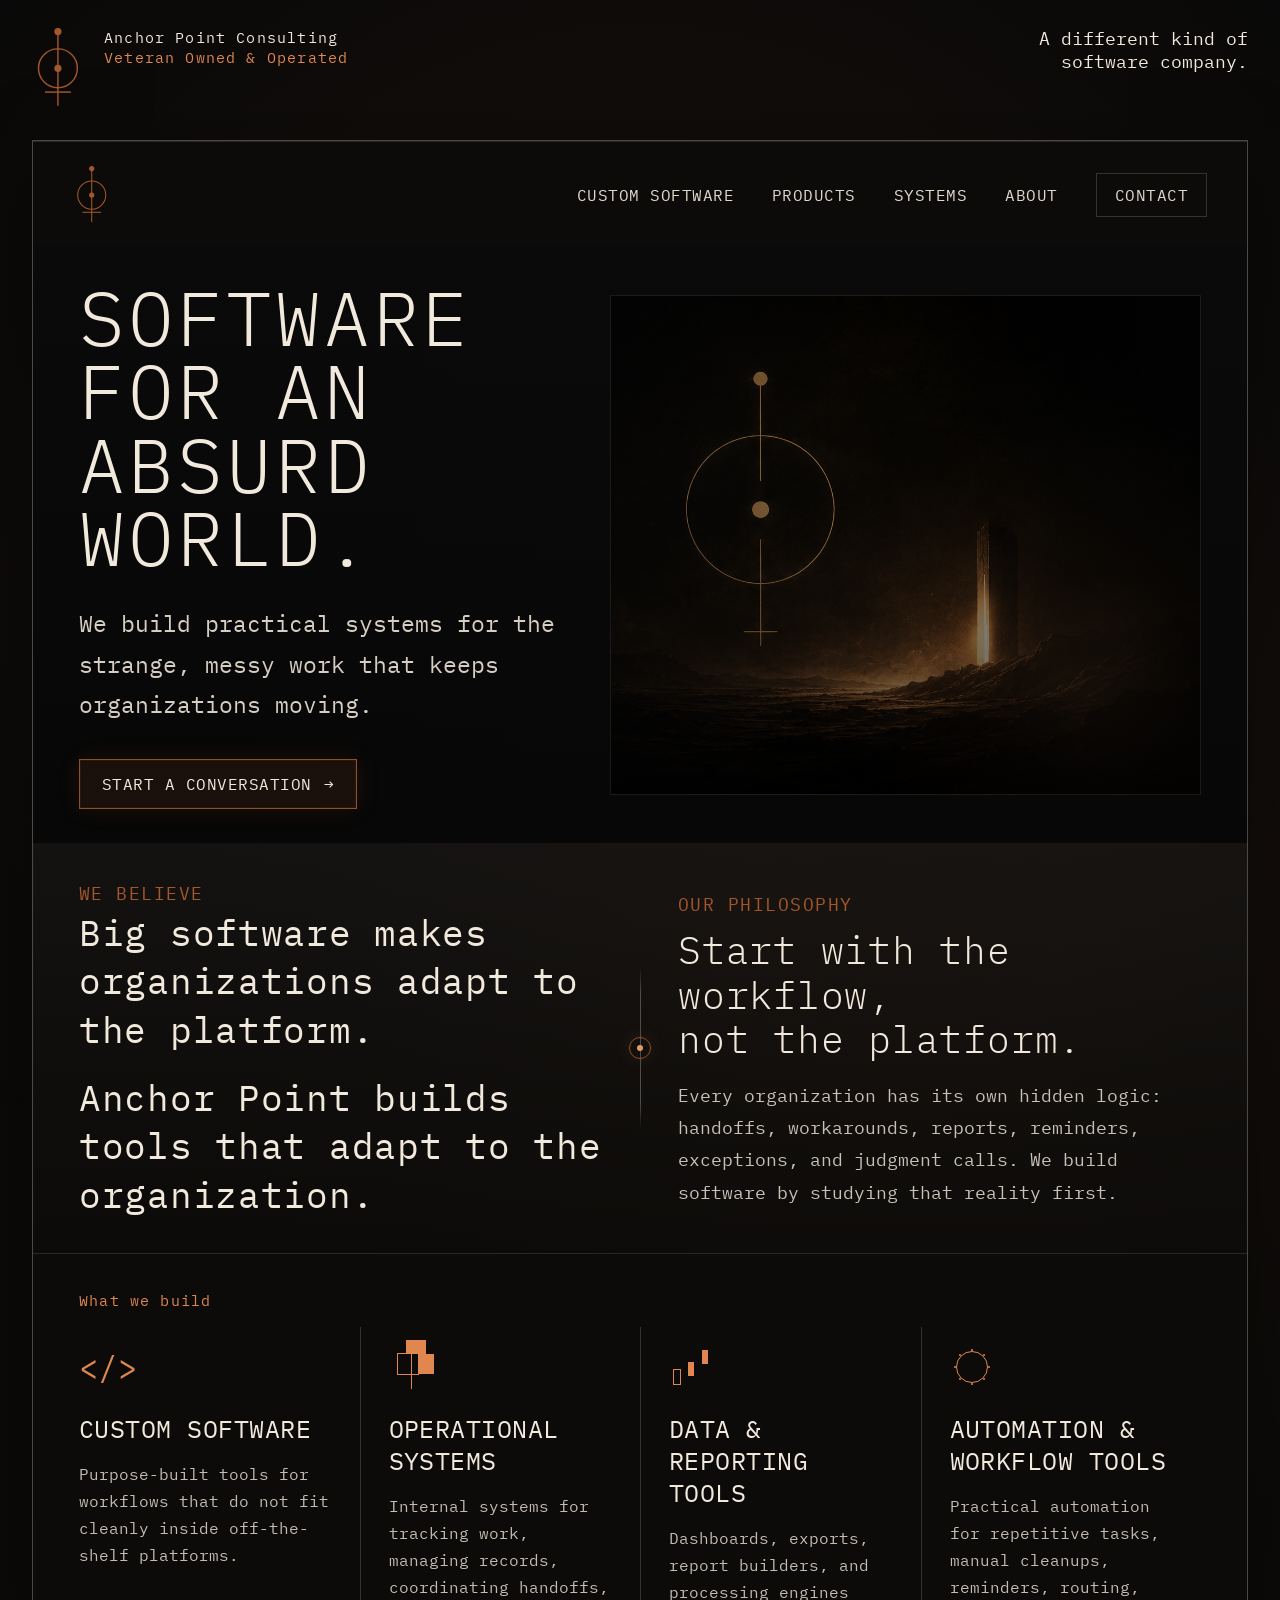
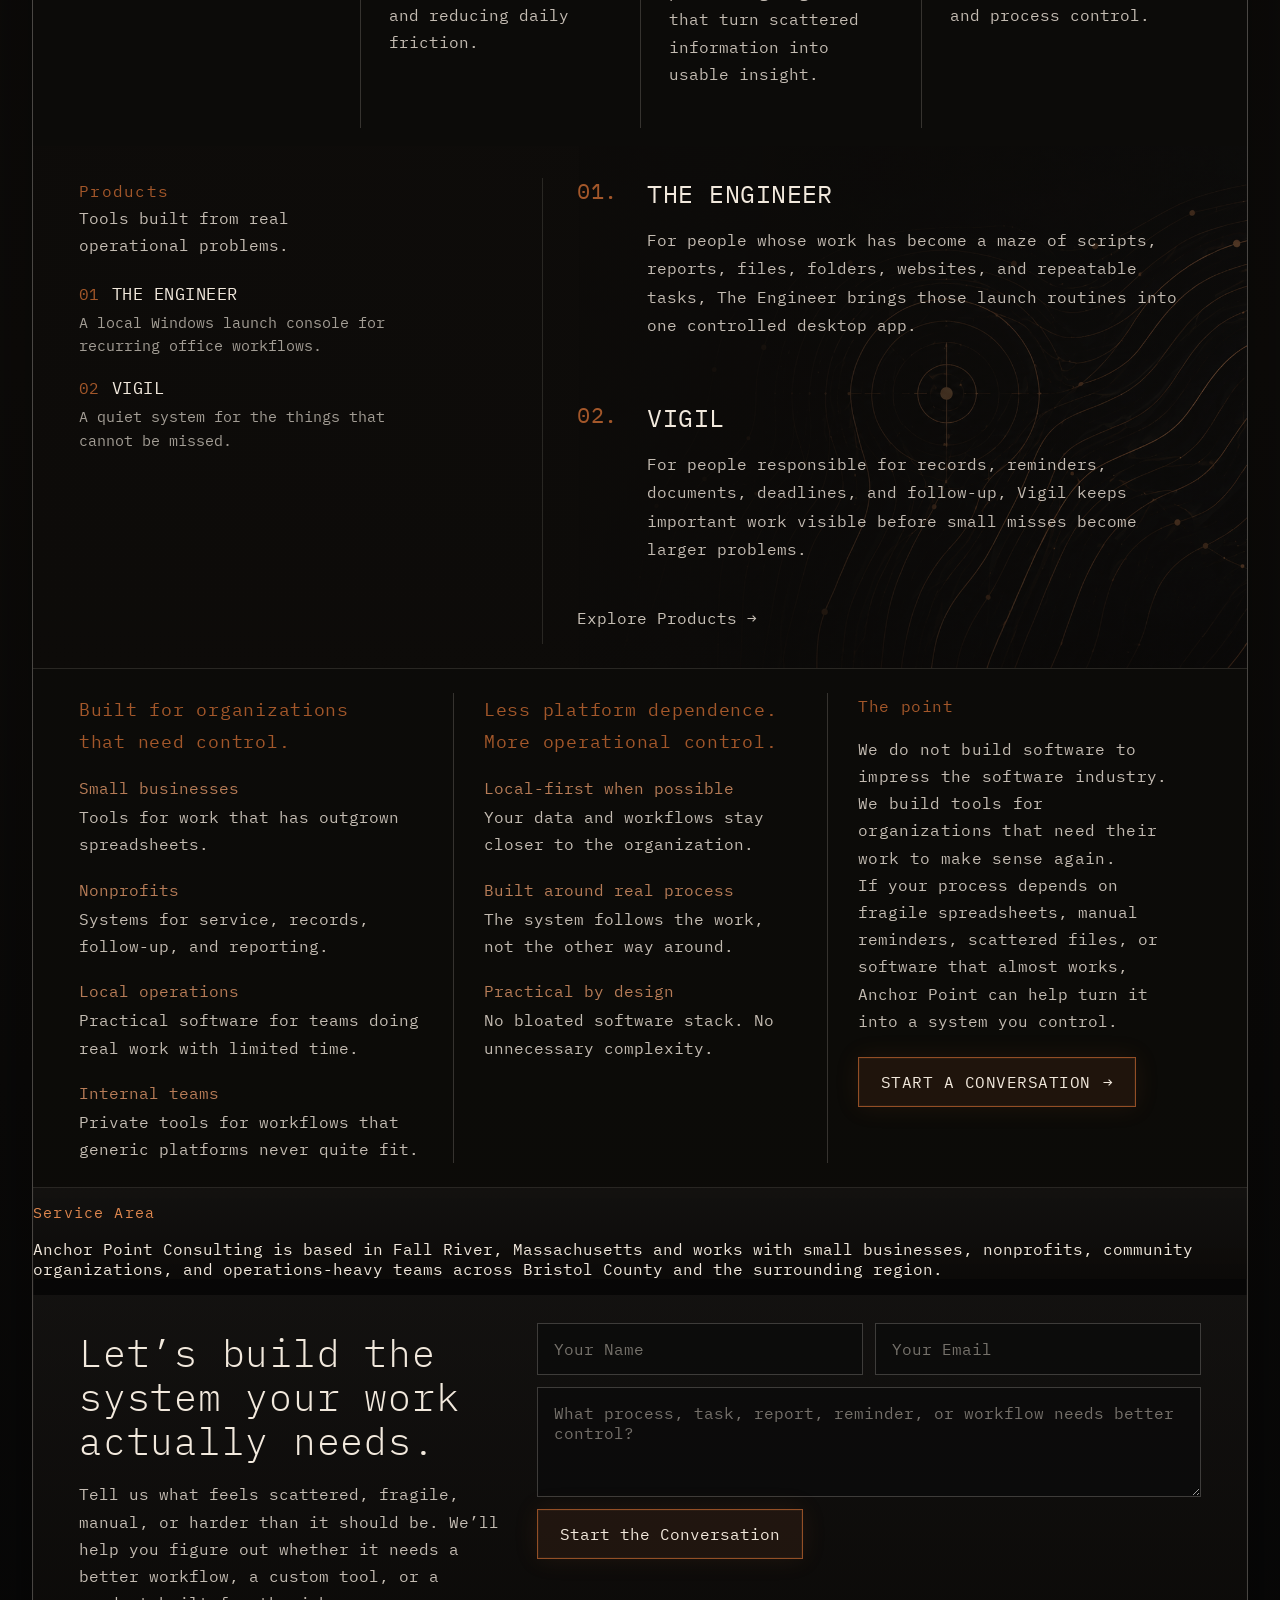
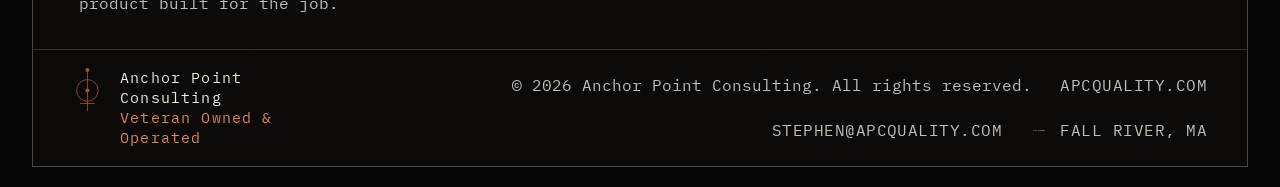
==== commit ae0c1c0b: "Add files via upload" ====
--- a/index.html
+++ b/index.html
@@ -3,11 +3,32 @@
 <head>
   <meta charset="UTF-8">
   <meta name="viewport" content="width=device-width, initial-scale=1.0">
-  <title>Anchor Point Consulting</title>
+  <title>Anchor Point Consulting | Custom Software &amp; Workflow Systems in Fall River, MA</title>
   <meta
     name="description"
-    content="Anchor Point Consulting builds practical software systems for the strange, messy work that keeps organizations moving."
+    content="Anchor Point Consulting builds custom software, workflow systems, and local-first operational tools for small businesses and nonprofits in Fall River and Bristol County."
   >
+  <script type="application/ld+json">
+    {
+      "@context": "https://schema.org",
+      "@type": "ProfessionalService",
+      "name": "Anchor Point Consulting",
+      "url": "https://apcquality.com",
+      "email": "stephen@apcquality.com",
+      "areaServed": [
+        "Fall River, MA",
+        "Bristol County, MA",
+        "Massachusetts"
+      ],
+      "address": {
+        "@type": "PostalAddress",
+        "addressLocality": "Fall River",
+        "addressRegion": "MA",
+        "addressCountry": "US"
+      },
+      "description": "Anchor Point Consulting is a veteran-owned software and systems company building custom software, workflow automation tools, reporting systems, and local-first operational software."
+    }
+  </script>
   <link rel="preconnect" href="https://fonts.googleapis.com">
   <link rel="preconnect" href="https://fonts.gstatic.com" crossorigin>
   <link
@@ -67,7 +88,7 @@
           <a class="button button--primary" href="#contact">Start a conversation <span aria-hidden="true">→</span></a>
         </div>
         <div class="hero-scene" aria-hidden="true">
-          <img class="hero-scene__image" src="images/hero-pillar.png" alt="">
+          <img class="hero-scene__image" src="images/hero-pillar.png" alt="Abstract cinematic software landscape for Anchor Point Consulting">
         </div>
       </section>
 
@@ -208,6 +229,16 @@
         </div>
       </section>
 
+      <section class="service-area site-section is-muted">
+        <div class="service-area__panel">
+          <p class="eyebrow eyebrow--accent">Service Area</p>
+          <p>
+            Anchor Point Consulting is based in Fall River, Massachusetts and works with small businesses, nonprofits,
+            community organizations, and operations-heavy teams across Bristol County and the surrounding region.
+          </p>
+        </div>
+      </section>
+
       <section class="contact section-grid section-grid--contact site-section is-muted" id="contact">
         <div class="panel contact__copy">
           <h2>Let&rsquo;s build the system your work actually needs.</h2>
@@ -249,7 +280,7 @@
           <a href="index.html">apcquality.com</a>
           <a href="mailto:stephen@apcquality.com">stephen@apcquality.com</a>
           <span class="site-footer__location">
-            <img src="images/phone.png" alt="" aria-hidden="true">
+            <img src="images/phone.png" alt="Anchor Point Consulting phone number">
             <span>Fall River, MA</span>
           </span>
         </div>
--- a/styles.css
+++ b/styles.css
@@ -756,6 +756,261 @@
   text-shadow: 0 0 14px rgba(163, 87, 42, 0.24);
 }
 
+.engineer-hero,
+.engineer-functions,
+.engineer-local,
+.engineer-usecase,
+.engineer-labor,
+.engineer-trial,
+.engineer-build,
+.product-summary {
+  position: relative;
+  z-index: 1;
+  padding-left: 46px;
+  padding-right: 46px;
+}
+
+.engineer-hero {
+  padding-top: 40px;
+  padding-bottom: 38px;
+}
+
+.engineer-label,
+.engineer-section__label,
+.engineer-trial__number,
+.product-summary__number {
+  color: var(--ember);
+}
+
+.engineer-hero__copy {
+  max-width: 960px;
+}
+
+.engineer-hero h1,
+.product-summary__primary h2 {
+  margin: 0;
+  font-size: clamp(2.45rem, 4.8vw, 4.9rem);
+  line-height: 1.02;
+  font-weight: 300;
+  letter-spacing: 0.03em;
+  text-transform: none;
+}
+
+.engineer-hero__body,
+.engineer-section__intro,
+.engineer-functions__item p,
+.engineer-local__list li,
+.engineer-trial__step p,
+.engineer-build__note,
+.product-summary__body,
+.product-summary__secondary p {
+  color: rgba(242, 233, 221, 0.82);
+  font-size: 1.05rem;
+  line-height: 1.75;
+}
+
+.engineer-hero__body {
+  max-width: 880px;
+  margin: 22px 0 0;
+}
+
+.engineer-hero__actions {
+  display: flex;
+  align-items: center;
+  gap: 18px 24px;
+  flex-wrap: wrap;
+  margin-top: 30px;
+}
+
+.engineer-hero__note {
+  margin: 0;
+  color: rgba(242, 233, 221, 0.72);
+}
+
+.engineer-hero__warning {
+  margin: 14px 0 0;
+  max-width: 760px;
+  color: rgba(242, 233, 221, 0.72);
+  line-height: 1.7;
+}
+
+.engineer-functions,
+.engineer-local,
+.engineer-usecase,
+.engineer-labor,
+.engineer-trial,
+.engineer-build,
+.product-summary {
+  padding-top: 28px;
+  padding-bottom: 30px;
+}
+
+.engineer-section__header {
+  max-width: 920px;
+}
+
+.engineer-section__intro {
+  margin: 14px 0 0;
+  max-width: 840px;
+}
+
+.engineer-functions__grid {
+  display: grid;
+  grid-template-columns: repeat(2, minmax(0, 1fr));
+  gap: 16px 18px;
+  margin-top: 22px;
+}
+
+.engineer-functions__item {
+  border: 1px solid rgba(242, 233, 221, 0.12);
+  background:
+    linear-gradient(180deg, rgba(26, 24, 22, 0.24), rgba(13, 11, 9, 0.36)),
+    rgba(11, 10, 9, 0.52);
+  padding: 18px 18px 20px;
+}
+
+.engineer-functions__item h3,
+.engineer-trial__step h3,
+.product-summary__secondary h3 {
+  margin: 0 0 8px;
+  font-size: 1.18rem;
+  font-weight: 400;
+  color: var(--parchment);
+}
+
+.engineer-functions__item p,
+.engineer-trial__step p,
+.product-summary__secondary p {
+  margin: 0;
+}
+
+.engineer-local__list {
+  margin: 22px 0 0;
+  padding: 0;
+  list-style: none;
+  display: grid;
+  gap: 12px;
+  max-width: 860px;
+}
+
+.engineer-local__list li {
+  position: relative;
+  padding-left: 18px;
+}
+
+.engineer-local__list li::before {
+  content: "";
+  position: absolute;
+  left: 0;
+  top: 0.82em;
+  width: 6px;
+  height: 6px;
+  border-radius: 50%;
+  background: var(--ember);
+  transform: translateY(-50%);
+}
+
+.engineer-trial__steps {
+  display: grid;
+  gap: 18px;
+  margin-top: 22px;
+  max-width: 960px;
+}
+
+.engineer-trial__step {
+  display: grid;
+  grid-template-columns: 68px minmax(0, 1fr);
+  gap: 20px;
+  border-top: 1px solid rgba(242, 233, 221, 0.1);
+  padding-top: 18px;
+}
+
+.engineer-trial__step:first-child {
+  border-top: 0;
+  padding-top: 0;
+}
+
+.engineer-trial__number {
+  font-size: 1.35rem;
+  line-height: 1.2;
+}
+
+.engineer-inline {
+  color: var(--parchment);
+}
+
+.engineer-build__panel {
+  max-width: 760px;
+  border: 1px solid rgba(242, 233, 221, 0.12);
+  background:
+    linear-gradient(180deg, rgba(26, 24, 22, 0.22), rgba(13, 11, 9, 0.34)),
+    rgba(11, 10, 9, 0.52);
+  padding: 22px 22px 24px;
+}
+
+.engineer-build__meta {
+  margin: 18px 0 0;
+  padding: 0;
+  list-style: none;
+  display: grid;
+  gap: 8px;
+}
+
+.engineer-build__meta li {
+  color: rgba(242, 233, 221, 0.88);
+}
+
+.engineer-build__note {
+  margin: 18px 0 0;
+  max-width: 700px;
+}
+
+.product-summary__grid {
+  display: grid;
+  grid-template-columns: minmax(0, 1.2fr) minmax(280px, 0.8fr);
+  gap: 22px;
+}
+
+.product-summary__primary,
+.product-summary__secondary {
+  border: 1px solid rgba(242, 233, 221, 0.12);
+  background:
+    linear-gradient(180deg, rgba(26, 24, 22, 0.22), rgba(13, 11, 9, 0.34)),
+    rgba(11, 10, 9, 0.52);
+  padding: 22px 22px 24px;
+}
+
+.product-summary__number {
+  margin: 0 0 10px;
+}
+
+.product-summary__primary h2 {
+  font-size: clamp(1.7rem, 3vw, 2.7rem);
+}
+
+.product-summary__body {
+  margin: 18px 0 24px;
+  max-width: 720px;
+}
+
+.product-summary__actions {
+  display: flex;
+  align-items: center;
+  gap: 14px 16px;
+  flex-wrap: wrap;
+}
+
+.product-summary__note {
+  margin: 14px 0 0;
+  color: rgba(242, 233, 221, 0.72);
+}
+
+.product-summary__support {
+  margin: 12px 0 0;
+  color: rgba(242, 233, 221, 0.82);
+  line-height: 1.72;
+}
+
 .catalog-hero,
 .product-feature,
 .product-future,
@@ -1126,6 +1381,23 @@
     width: 58%;
   }
 
+  .engineer-hero,
+  .engineer-functions,
+  .engineer-local,
+  .engineer-usecase,
+  .engineer-labor,
+  .engineer-trial,
+  .engineer-build,
+  .product-summary {
+    padding-left: 36px;
+    padding-right: 36px;
+  }
+
+  .engineer-functions__grid,
+  .product-summary__grid {
+    grid-template-columns: 1fr;
+  }
+
   .catalog-hero,
   .product-feature,
   .product-future,
@@ -1379,6 +1651,11 @@
     gap: 10px;
   }
 
+  .engineer-trial__step {
+    grid-template-columns: 1fr;
+    gap: 10px;
+  }
+
   .divider {
     display: none;
   }
@@ -1488,6 +1765,18 @@
     gap: 10px 18px;
   }
 
+  .engineer-hero,
+  .engineer-functions,
+  .engineer-local,
+  .engineer-usecase,
+  .engineer-labor,
+  .engineer-trial,
+  .engineer-build,
+  .product-summary {
+    padding-left: 18px;
+    padding-right: 18px;
+  }
+
   .catalog-hero,
   .product-feature,
   .product-future,
@@ -1510,6 +1799,11 @@
     padding-bottom: 24px;
   }
 
+  .engineer-hero {
+    padding-top: 30px;
+    padding-bottom: 24px;
+  }
+
   .service-hero {
     padding-top: 30px;
     padding-bottom: 24px;
@@ -1523,6 +1817,11 @@
     font-size: 2.5rem;
   }
 
+  .engineer-hero h1,
+  .product-summary__primary h2 {
+    font-size: 2.3rem;
+  }
+
   .consultation-form {
     grid-template-columns: 1fr;
   }
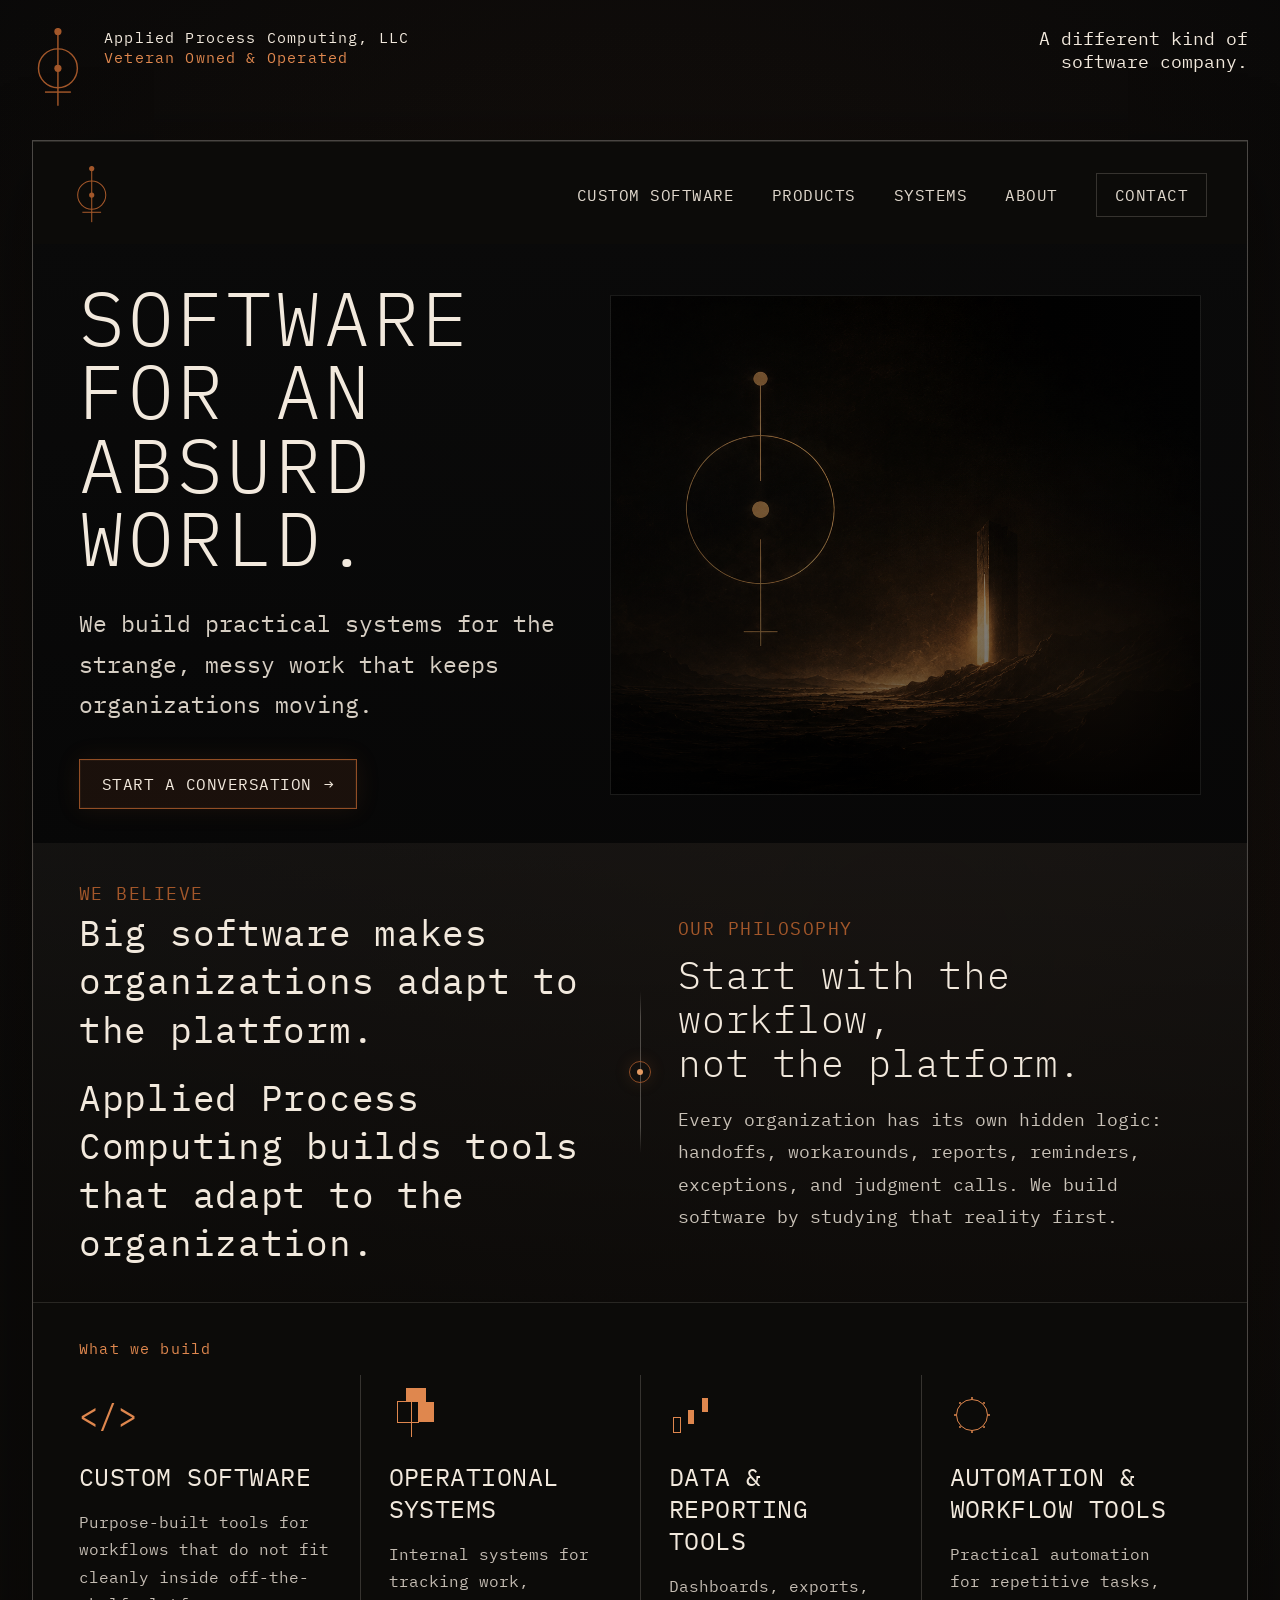
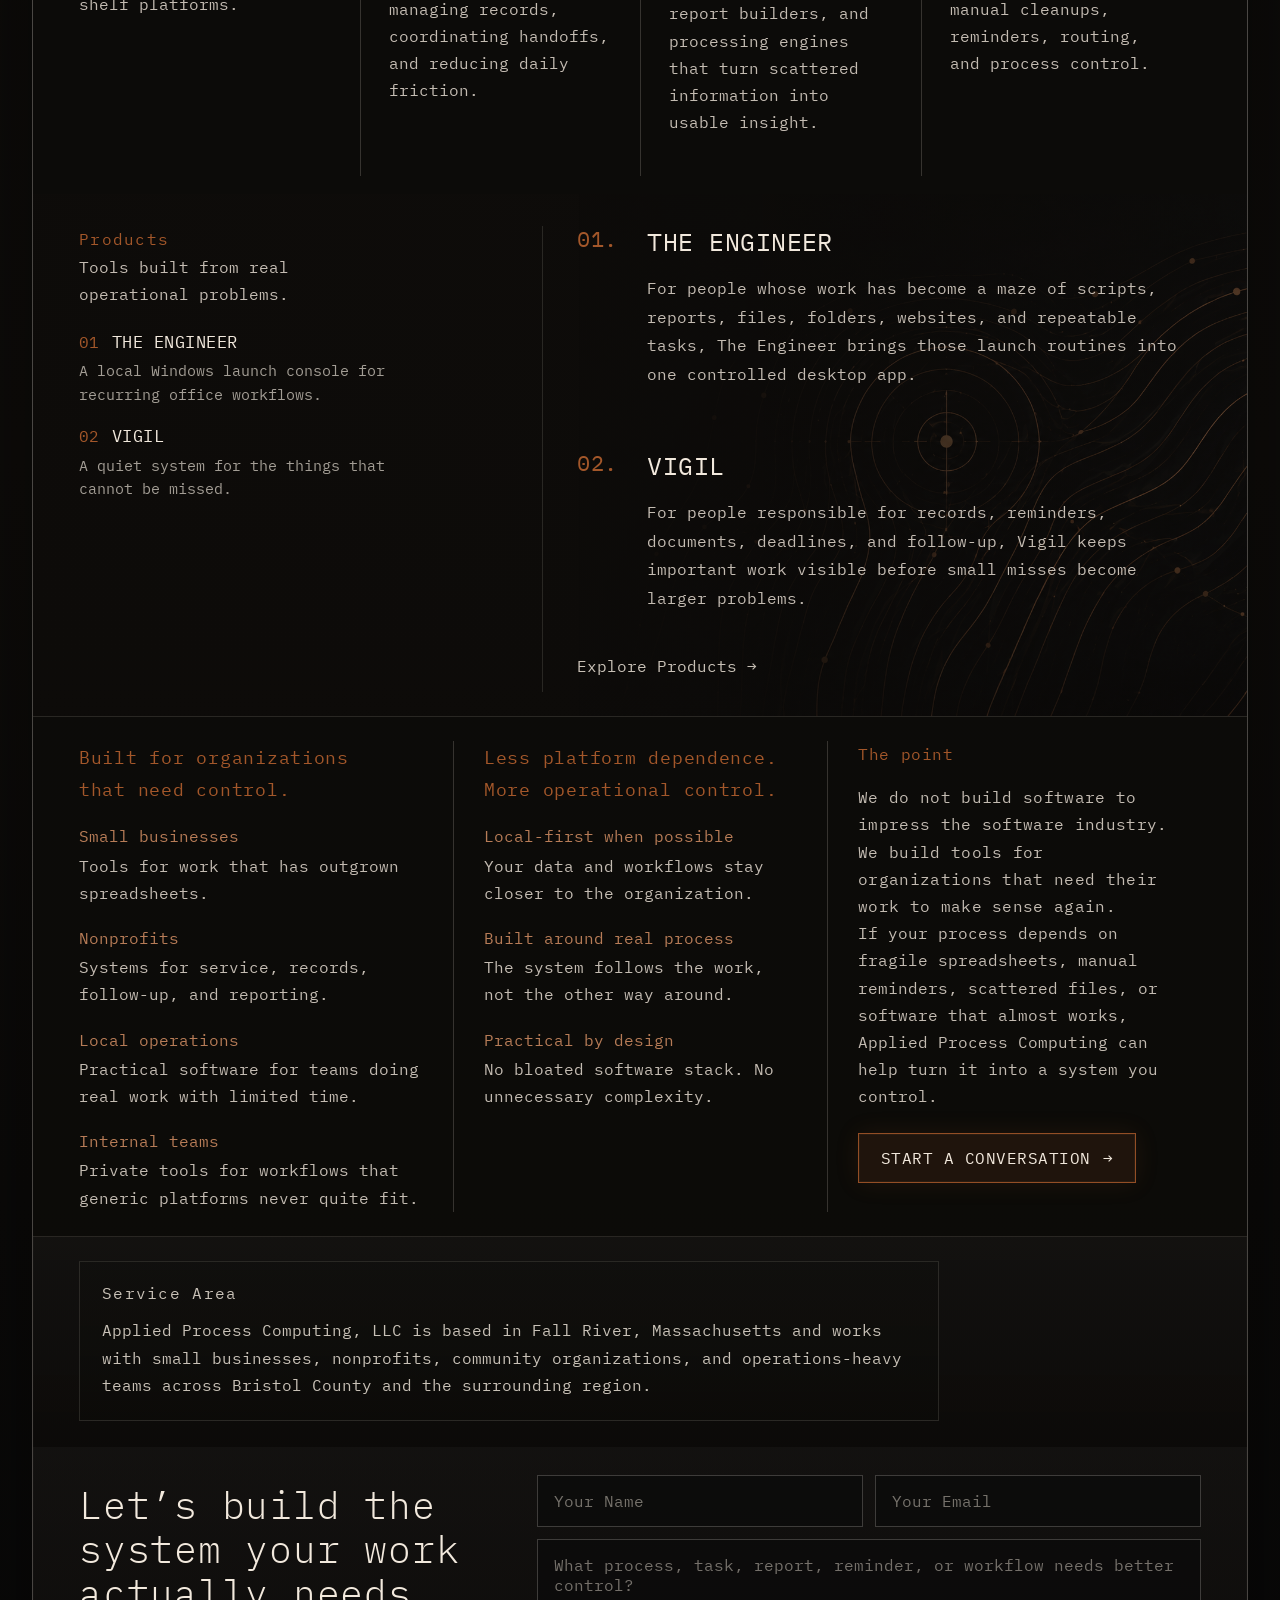
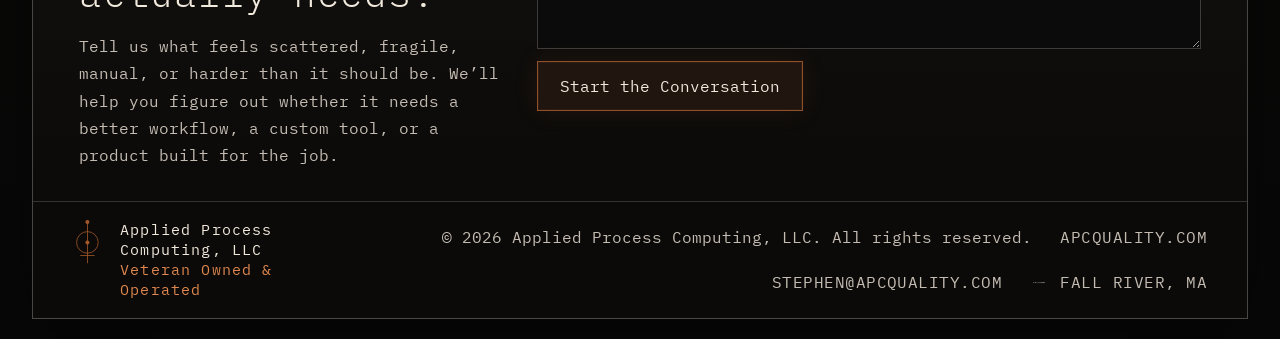
==== commit 2281fc30: "Add files via upload" ====
--- a/index.html
+++ b/index.html
@@ -3,16 +3,16 @@
 <head>
   <meta charset="UTF-8">
   <meta name="viewport" content="width=device-width, initial-scale=1.0">
-  <title>Anchor Point Consulting | Custom Software &amp; Workflow Systems in Fall River, MA</title>
+  <title>Applied Process Computing, LLC | Custom Software &amp; Workflow Systems in Fall River, MA</title>
   <meta
     name="description"
-    content="Anchor Point Consulting builds custom software, workflow systems, and local-first operational tools for small businesses and nonprofits in Fall River and Bristol County."
+    content="Applied Process Computing, LLC builds custom software, workflow systems, and local-first operational tools for small businesses and nonprofits in Fall River and Bristol County."
   >
   <script type="application/ld+json">
     {
       "@context": "https://schema.org",
       "@type": "ProfessionalService",
-      "name": "Anchor Point Consulting",
+      "name": "Applied Process Computing, LLC",
       "url": "https://apcquality.com",
       "email": "stephen@apcquality.com",
       "areaServed": [
@@ -26,7 +26,7 @@
         "addressRegion": "MA",
         "addressCountry": "US"
       },
-      "description": "Anchor Point Consulting is a veteran-owned software and systems company building custom software, workflow automation tools, reporting systems, and local-first operational software."
+      "description": "Applied Process Computing, LLC is a veteran-owned software and systems company building local-first operational systems, workflow automation tools, practical software for real organizations, and reporting tools in Fall River, MA."
     }
   </script>
   <link rel="preconnect" href="https://fonts.googleapis.com">
@@ -48,7 +48,7 @@
           <span class="logo-base"></span>
         </div>
         <div>
-          <p class="eyebrow brand-name">Anchor Point Consulting</p>
+          <p class="eyebrow brand-name">Applied Process Computing, LLC</p>
           <p class="eyebrow eyebrow--accent">Veteran Owned &amp; Operated</p>
         </div>
       </div>
@@ -60,7 +60,7 @@
 
     <main class="frame">
       <nav class="frame-nav site-section is-base" aria-label="Primary">
-        <a class="frame-nav__brand" href="index.html#top" aria-label="Anchor Point Consulting home">
+        <a class="frame-nav__brand" href="index.html#top" aria-label="Applied Process Computing, LLC home">
           <div class="logo-scale logo-scale--nav">
             <div class="logo-mark" aria-hidden="true">
               <span class="logo-circle"></span>
@@ -88,7 +88,7 @@
           <a class="button button--primary" href="#contact">Start a conversation <span aria-hidden="true">→</span></a>
         </div>
         <div class="hero-scene" aria-hidden="true">
-          <img class="hero-scene__image" src="images/hero-pillar.png" alt="Abstract cinematic software landscape for Anchor Point Consulting">
+          <img class="hero-scene__image" src="images/hero-pillar.png" alt="Abstract cinematic software landscape for Applied Process Computing, LLC">
         </div>
       </section>
 
@@ -99,7 +99,7 @@
             Big software makes organizations adapt to the platform.
           </p>
           <p class="lead philosophy-belief">
-            Anchor Point builds tools that adapt to the organization.
+            Applied Process Computing builds tools that adapt to the organization.
           </p>
         </div>
         <div class="divider divider--vertical" aria-hidden="true">
@@ -223,7 +223,7 @@
           </p>
           <p>
             If your process depends on fragile spreadsheets, manual reminders, scattered files, or software
-            that almost works, Anchor Point can help turn it into a system you control.
+            that almost works, Applied Process Computing can help turn it into a system you control.
           </p>
           <a class="button button--primary button--inline" href="#contact">Start a conversation <span aria-hidden="true">→</span></a>
         </div>
@@ -233,7 +233,7 @@
         <div class="service-area__panel">
           <p class="eyebrow eyebrow--accent">Service Area</p>
           <p>
-            Anchor Point Consulting is based in Fall River, Massachusetts and works with small businesses, nonprofits,
+            Applied Process Computing, LLC is based in Fall River, Massachusetts and works with small businesses, nonprofits,
             community organizations, and operations-heavy teams across Bristol County and the surrounding region.
           </p>
         </div>
@@ -271,16 +271,16 @@
             </div>
           </div>
           <div>
-            <p class="eyebrow brand-name">Anchor Point Consulting</p>
+            <p class="eyebrow brand-name">Applied Process Computing, LLC</p>
             <p class="eyebrow eyebrow--accent">Veteran Owned &amp; Operated</p>
           </div>
         </div>
         <div class="site-footer__meta">
-          <p>&copy; 2026 Anchor Point Consulting. All rights reserved.</p>
+          <p>&copy; 2026 Applied Process Computing, LLC. All rights reserved.</p>
           <a href="index.html">apcquality.com</a>
           <a href="mailto:stephen@apcquality.com">stephen@apcquality.com</a>
           <span class="site-footer__location">
-            <img src="images/phone.png" alt="Anchor Point Consulting phone number">
+            <img src="images/phone.png" alt="Applied Process Computing, LLC phone number">
             <span>Fall River, MA</span>
           </span>
         </div>
--- a/styles.css
+++ b/styles.css
@@ -148,6 +148,7 @@
 .capabilities,
 .products,
 .lower-grid,
+.service-area,
 .contact,
 .site-footer {
   position: relative;
@@ -1189,6 +1190,7 @@
 .service-fit,
 .service-builds,
 .service-process,
+.service-faq,
 .consultation-section {
   position: relative;
   z-index: 1;
@@ -1235,6 +1237,14 @@
   margin: 22px 0 0;
 }
 
+.service-hero__local {
+  max-width: 920px;
+  margin: 14px 0 0;
+  color: rgba(242, 233, 221, 0.76);
+  font-size: 1rem;
+  line-height: 1.72;
+}
+
 .service-hero__actions {
   display: flex;
   align-items: center;
@@ -1246,6 +1256,7 @@
 .service-fit,
 .service-builds,
 .service-process,
+.service-faq,
 .consultation-section {
   padding-top: 28px;
   padding-bottom: 30px;
@@ -1355,6 +1366,39 @@
 
 .consultation-form {
   margin-top: 24px;
+}
+
+.service-faq__grid {
+  display: grid;
+  gap: 18px;
+  margin-top: 22px;
+  max-width: 960px;
+}
+
+.service-faq__item {
+  border-top: 1px solid rgba(242, 233, 221, 0.1);
+  padding-top: 18px;
+}
+
+.service-faq__item:first-child {
+  border-top: 0;
+  padding-top: 0;
+}
+
+.service-faq__item h3 {
+  margin: 0 0 8px;
+  font-size: 1.18rem;
+  font-weight: 400;
+  color: var(--parchment);
+  text-transform: none;
+}
+
+.service-faq__item p {
+  margin: 0;
+  max-width: 880px;
+  color: rgba(242, 233, 221, 0.82);
+  font-size: 1.05rem;
+  line-height: 1.75;
 }
 
 .consultation-form input[name="organization"] {
@@ -1410,7 +1454,13 @@
   .service-fit,
   .service-builds,
   .service-process,
+  .service-faq,
   .consultation-section {
+    padding-left: 36px;
+    padding-right: 36px;
+  }
+
+  .service-area {
     padding-left: 36px;
     padding-right: 36px;
   }
@@ -1474,6 +1524,30 @@
 
 .button--inline {
   margin-top: 22px;
+}
+
+.service-area {
+  padding: 24px 46px 26px;
+}
+
+.service-area__panel {
+  max-width: 860px;
+  border: 1px solid rgba(242, 233, 221, 0.12);
+  background:
+    linear-gradient(180deg, rgba(26, 24, 22, 0.22), rgba(13, 11, 9, 0.34)),
+    rgba(11, 10, 9, 0.52);
+  padding: 18px 22px 20px;
+}
+
+.service-area__panel p {
+  margin: 0;
+  color: rgba(242, 233, 221, 0.82);
+  font-size: 1rem;
+  line-height: 1.72;
+}
+
+.service-area__panel .eyebrow {
+  margin-bottom: 10px;
 }
 
 .contact {
@@ -1697,6 +1771,7 @@
   .section-grid--products,
   .section-grid--contact,
   .lower-grid,
+  .service-area,
   .capabilities,
   .site-footer {
     padding-left: 18px;
@@ -1789,6 +1864,7 @@
   .service-fit,
   .service-builds,
   .service-process,
+  .service-faq,
   .consultation-section {
     padding-left: 18px;
     padding-right: 18px;
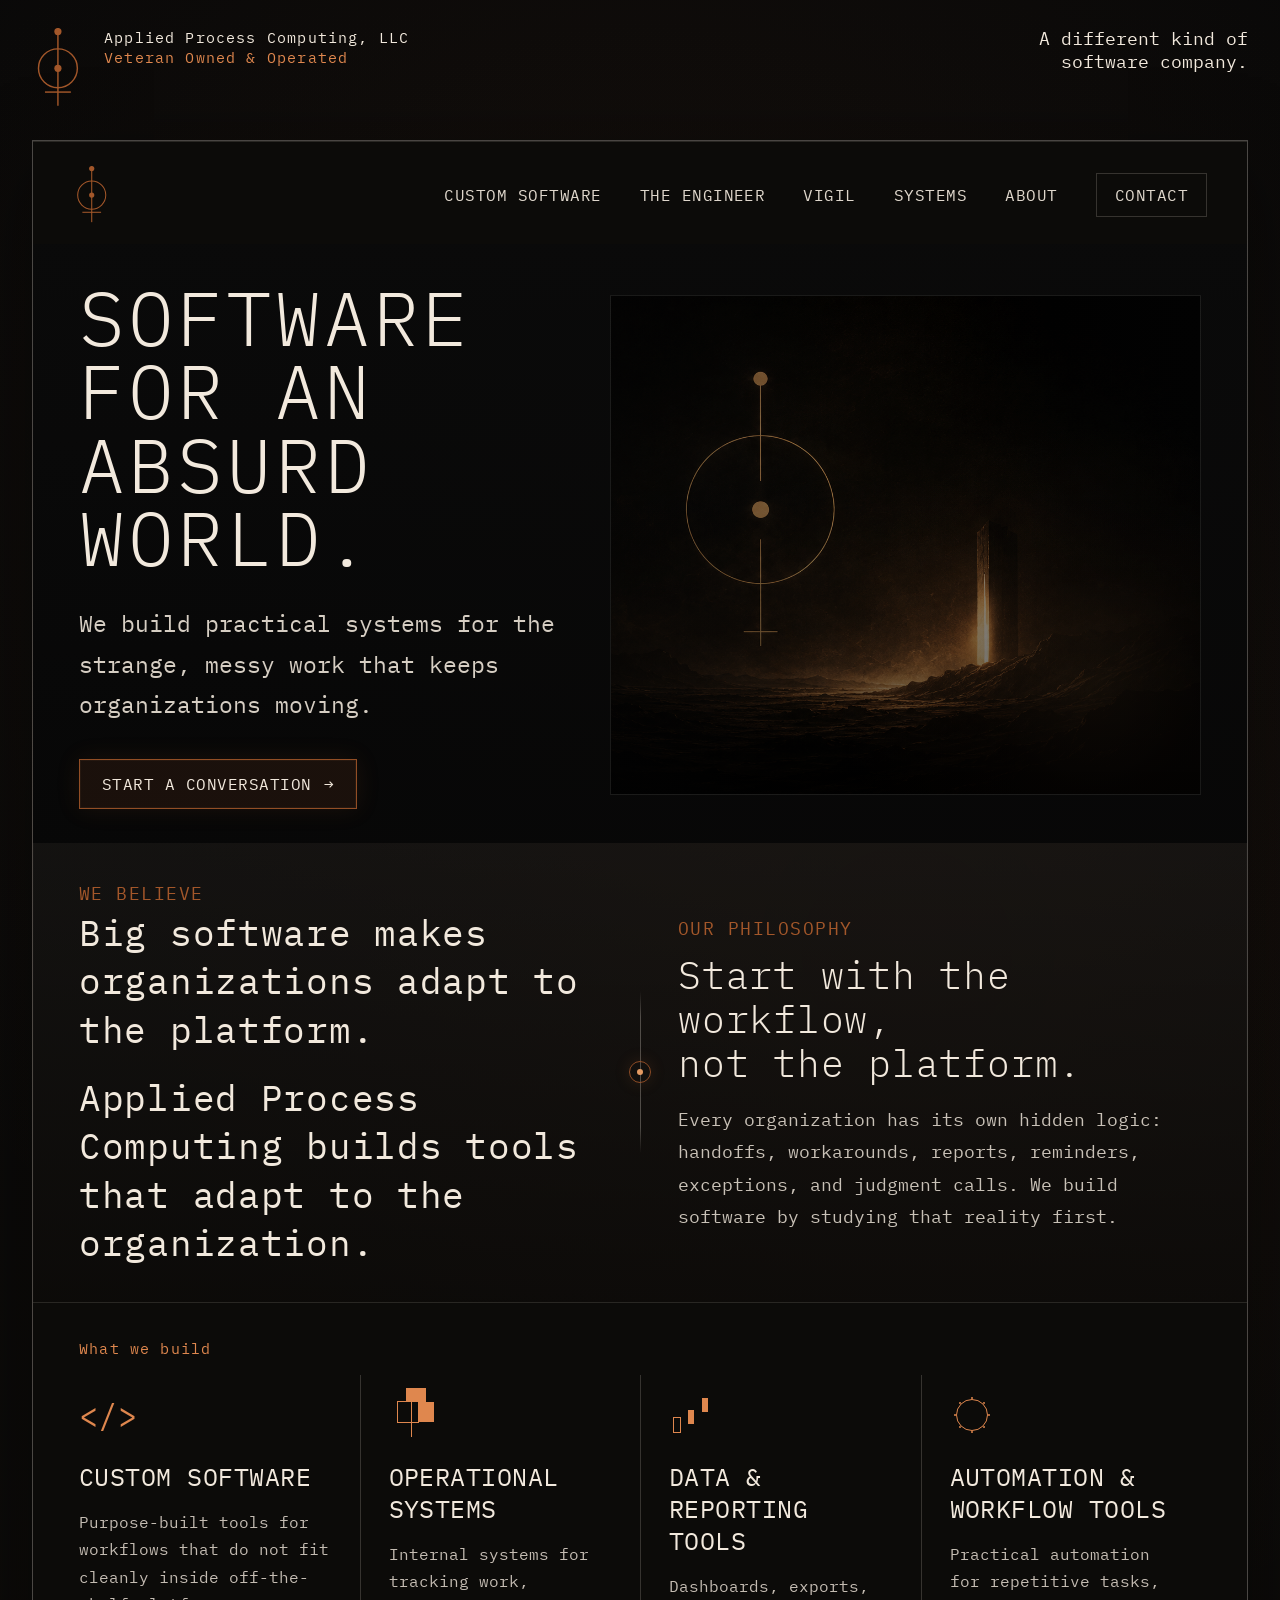
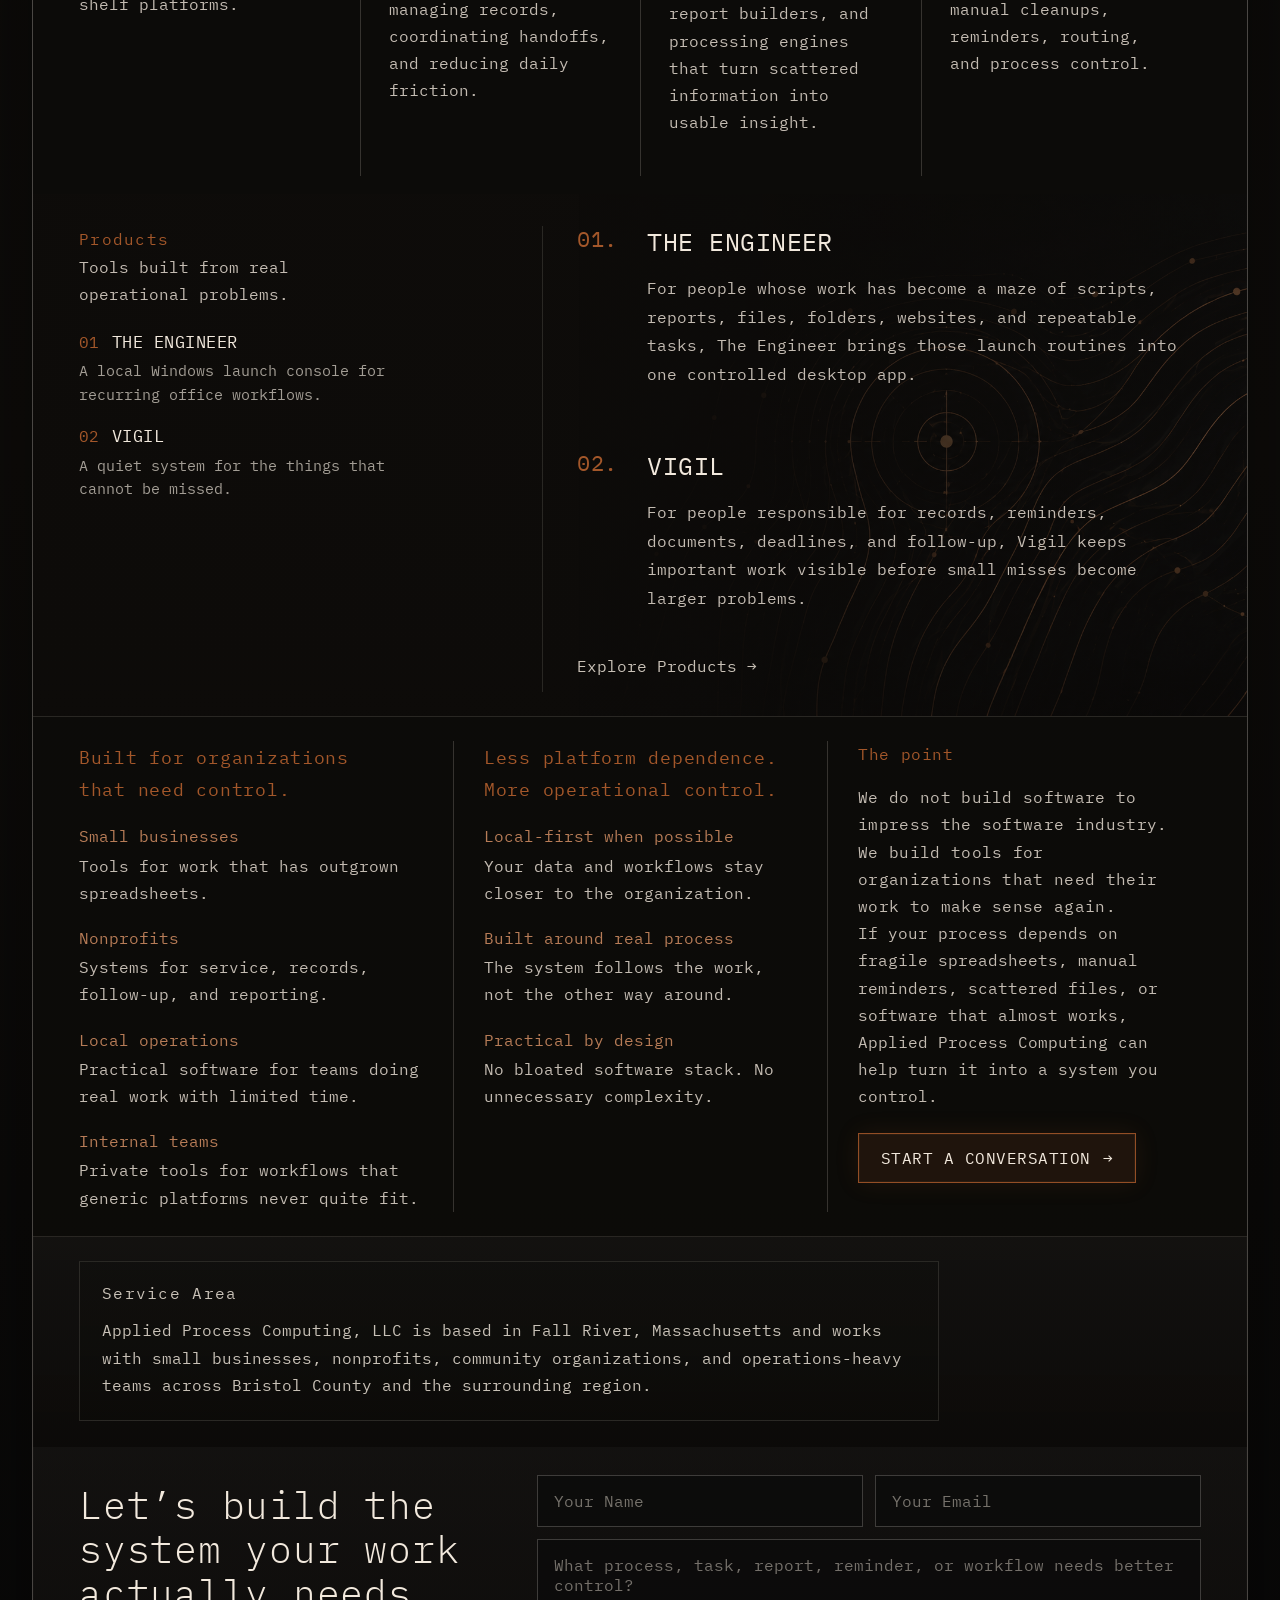
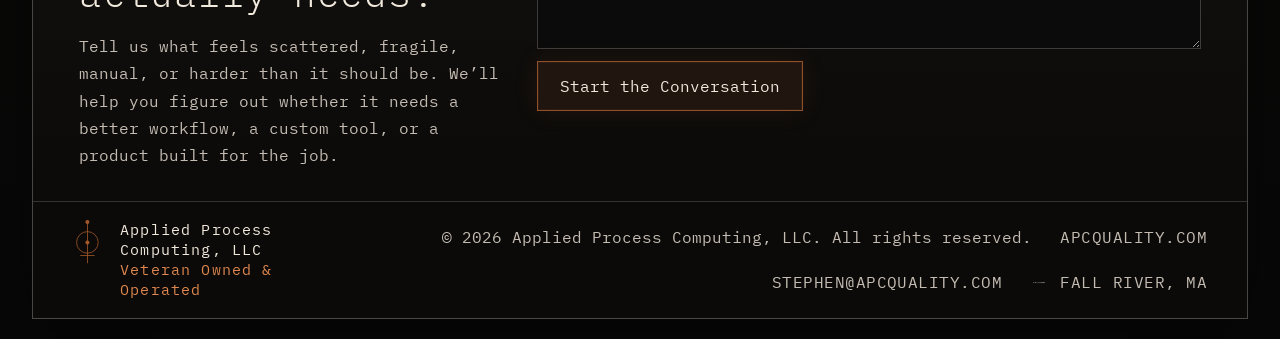
==== commit cf20887f: "Add files via upload" ====
--- a/index.html
+++ b/index.html
@@ -60,7 +60,7 @@
 
     <main class="frame">
       <nav class="frame-nav site-section is-base" aria-label="Primary">
-        <a class="frame-nav__brand" href="index.html#top" aria-label="Applied Process Computing, LLC home">
+        <a class="frame-nav__brand" href="index.html" aria-label="Applied Process Computing, LLC home">
           <div class="logo-scale logo-scale--nav">
             <div class="logo-mark" aria-hidden="true">
               <span class="logo-circle"></span>
@@ -72,7 +72,8 @@
         </a>
         <div class="frame-nav__links">
           <a href="custom-software.html">Custom Software</a>
-          <a href="products.html">Products</a>
+          <a href="engineer.html">The Engineer</a>
+          <a href="vigil.html">Vigil</a>
           <a href="index.html#systems">Systems</a>
           <a href="index.html#about">About</a>
           <a class="button button--ghost button--nav" href="index.html#contact">Contact</a>
--- a/styles.css
+++ b/styles.css
@@ -828,13 +828,6 @@
   color: rgba(242, 233, 221, 0.72);
 }
 
-.engineer-hero__warning {
-  margin: 14px 0 0;
-  max-width: 760px;
-  color: rgba(242, 233, 221, 0.72);
-  line-height: 1.7;
-}
-
 .engineer-functions,
 .engineer-local,
 .engineer-usecase,
@@ -1001,6 +994,45 @@
   flex-wrap: wrap;
 }
 
+.product-summary__actions--download {
+  margin-bottom: 18px;
+}
+
+.product-summary__licenses {
+  border: 1px solid rgba(242, 233, 221, 0.12);
+  background:
+    linear-gradient(180deg, rgba(26, 24, 22, 0.16), rgba(13, 11, 9, 0.28)),
+    rgba(11, 10, 9, 0.38);
+  padding: 18px 18px 20px;
+}
+
+.product-summary__licenses-label {
+  margin: 0 0 14px;
+}
+
+.product-summary__license-list {
+  display: grid;
+  grid-template-columns: repeat(2, minmax(0, 1fr));
+  gap: 14px;
+}
+
+.product-summary__license-option {
+  border: 1px solid rgba(242, 233, 221, 0.1);
+  background: rgba(242, 233, 221, 0.02);
+  padding: 14px;
+}
+
+.product-summary__license-name {
+  margin: 0 0 14px;
+  color: rgba(242, 233, 221, 0.92);
+  font-size: 1rem;
+  line-height: 1.55;
+}
+
+.product-summary__quote {
+  margin-top: 16px;
+}
+
 .product-summary__note {
   margin: 14px 0 0;
   color: rgba(242, 233, 221, 0.72);
@@ -1473,6 +1505,12 @@
   .service-builds {
     grid-template-columns: 1fr;
     gap: 24px;
+  }
+}
+
+@media (max-width: 760px) {
+  .product-summary__license-list {
+    grid-template-columns: 1fr;
   }
 }
 
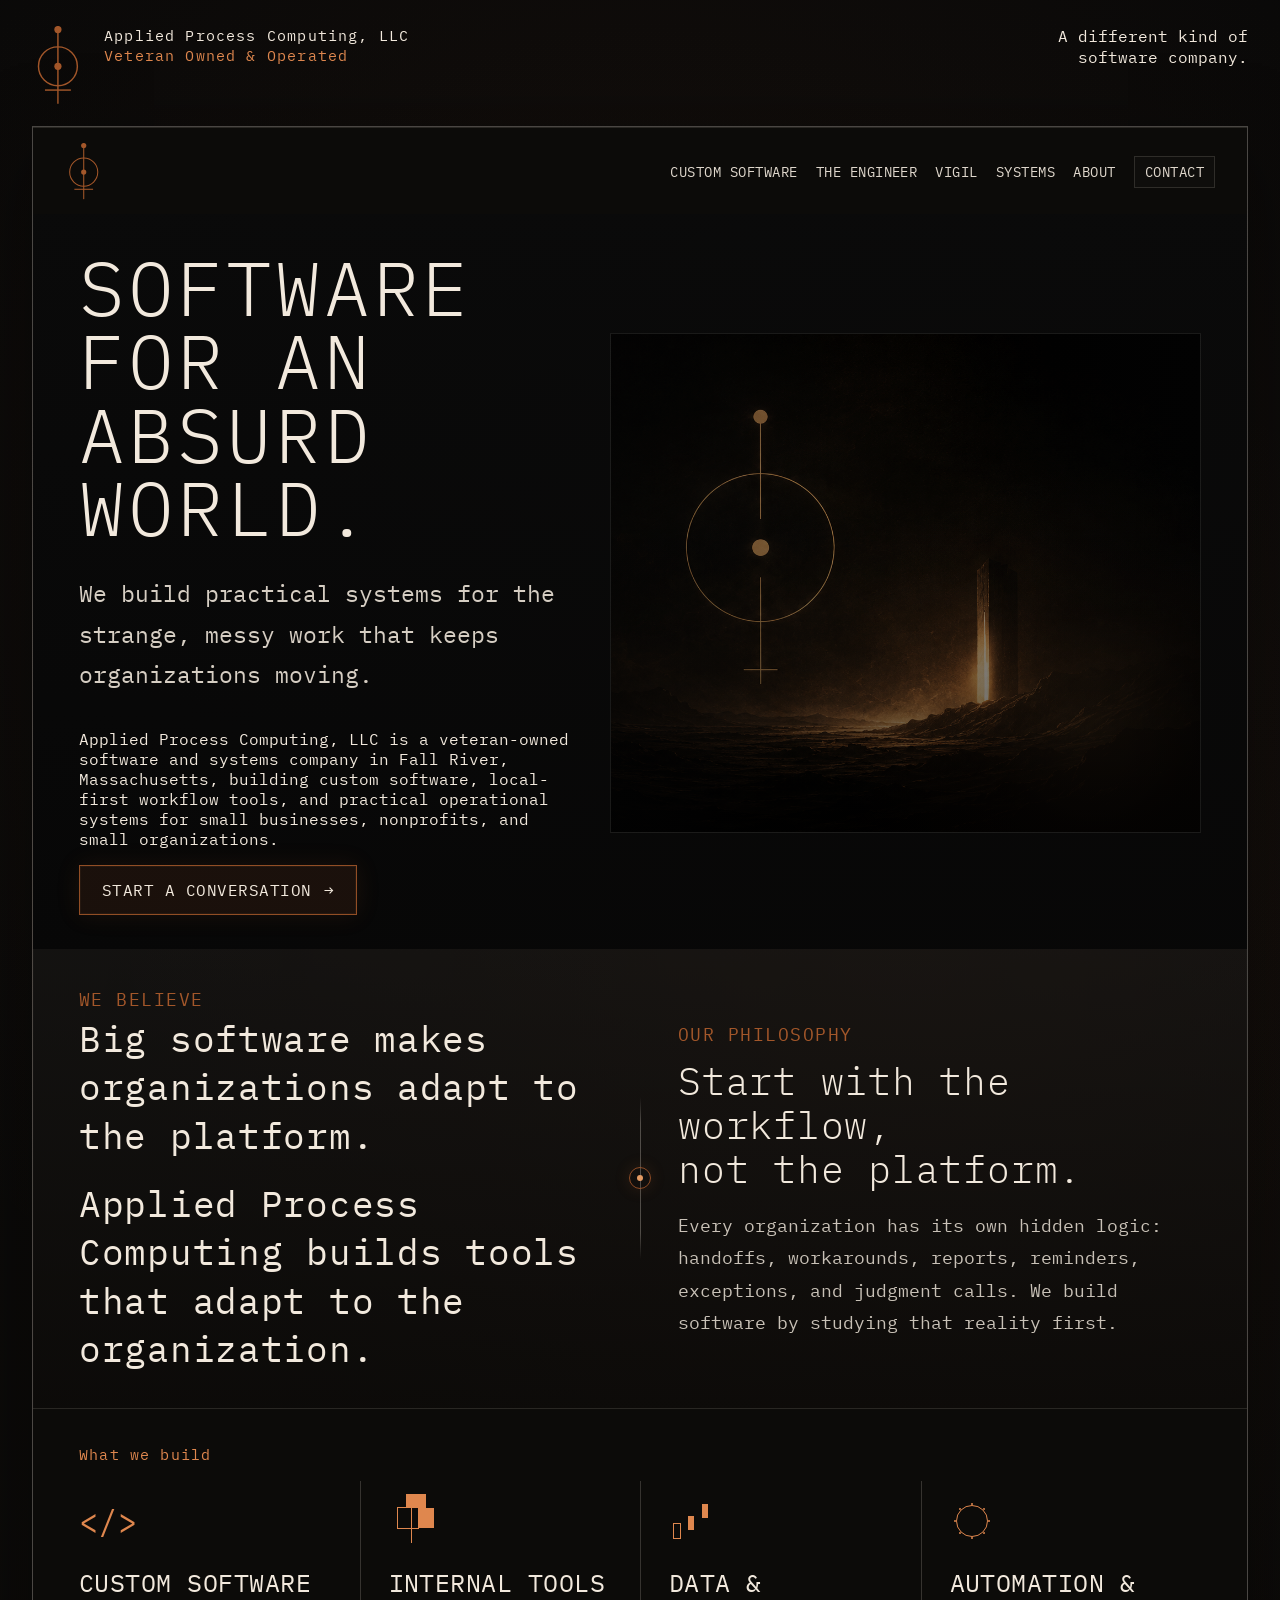
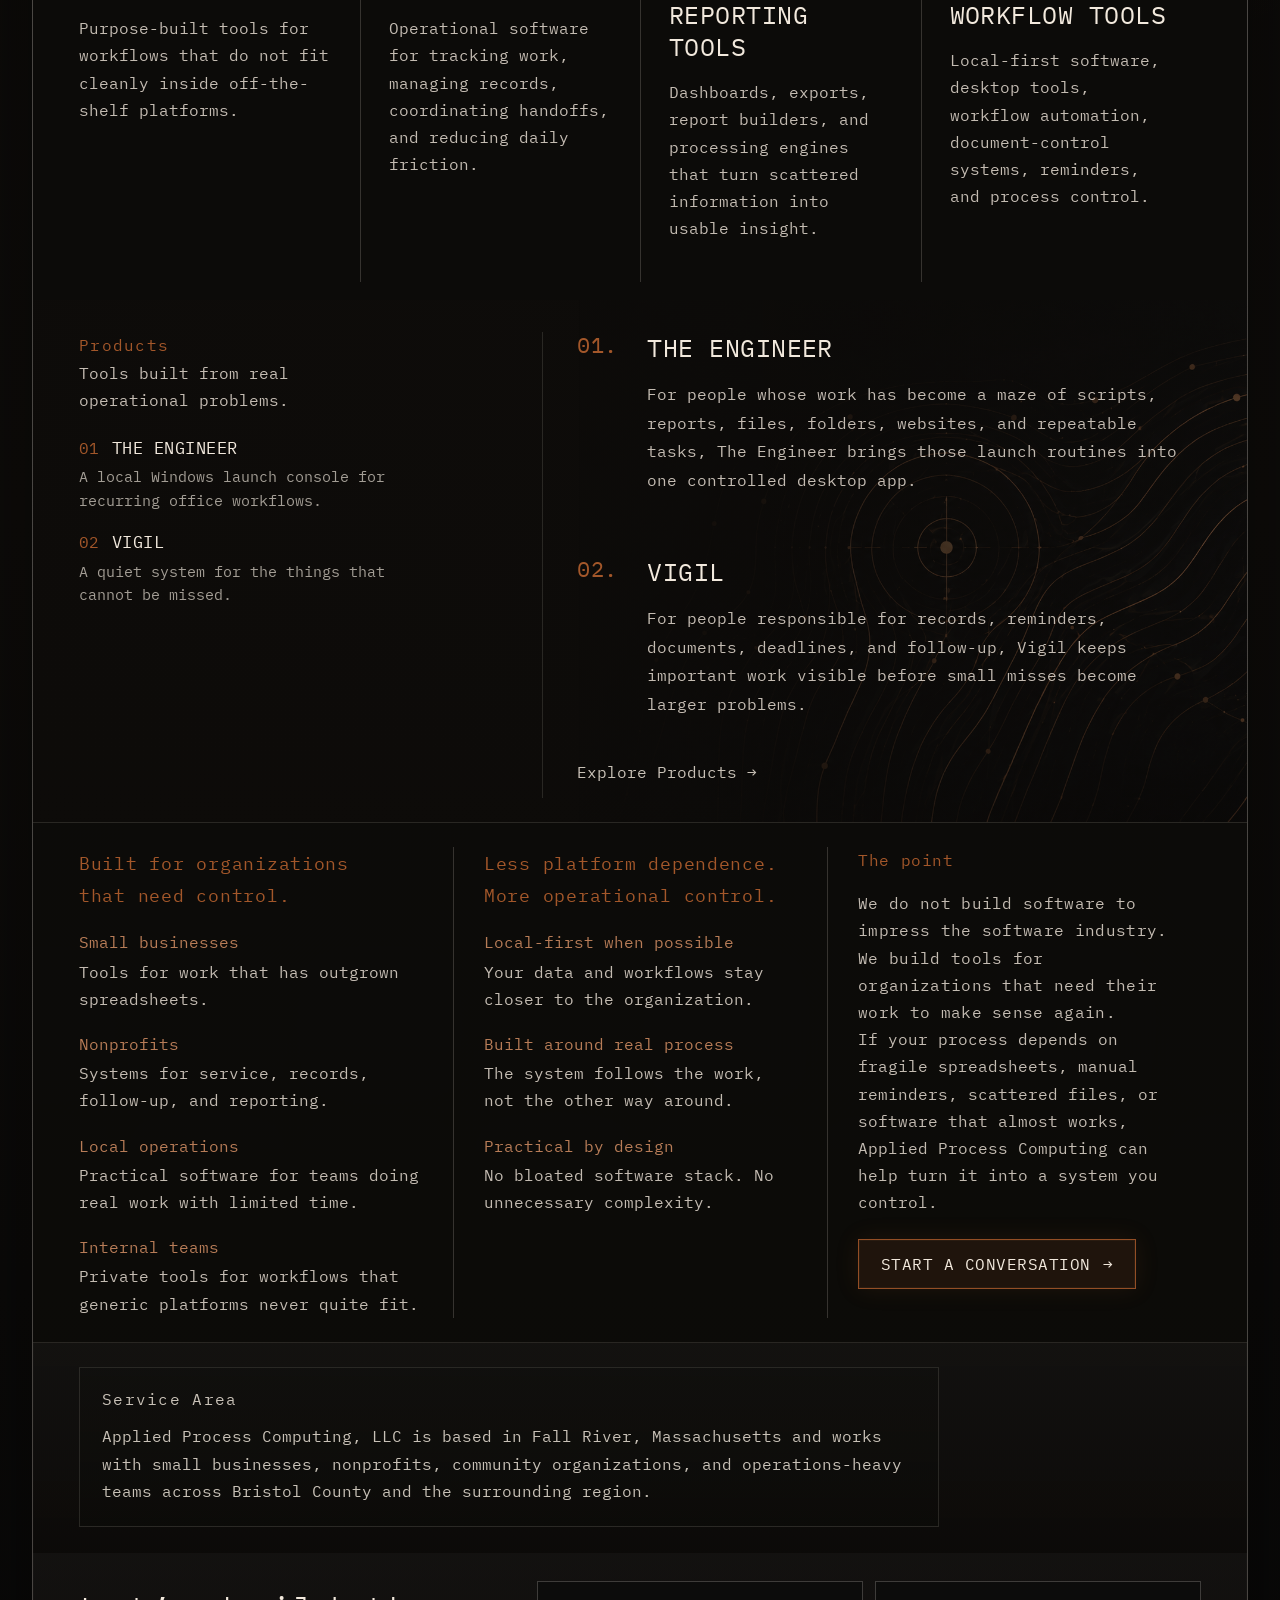
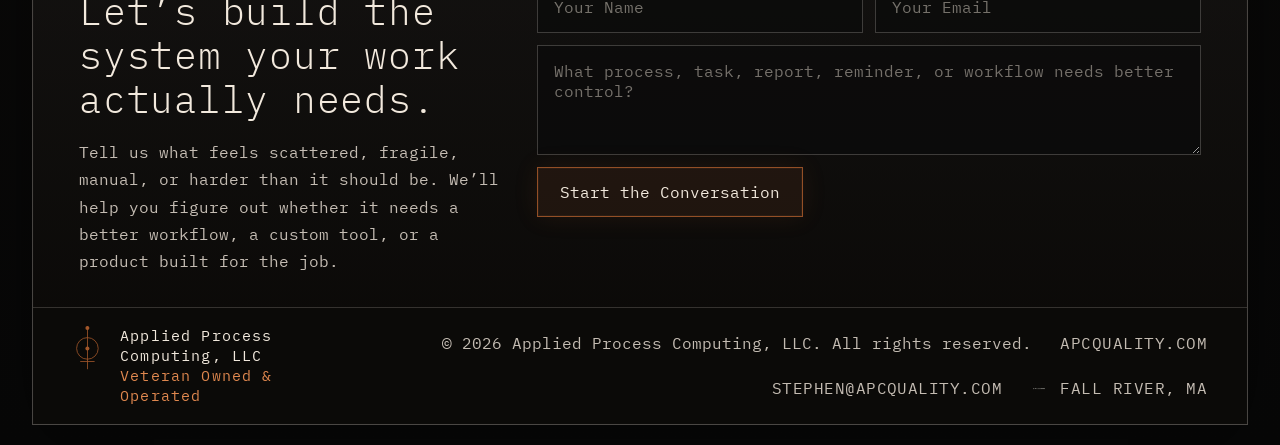
==== commit e51540f3: "Add files via upload" ====
--- a/index.html
+++ b/index.html
@@ -86,6 +86,11 @@
           <p class="hero__tagline">
             We build practical systems for the strange, messy work that keeps organizations moving.
           </p>
+          <p class="hero__definition">
+            Applied Process Computing, LLC is a veteran-owned software and systems company in Fall River,
+            Massachusetts, building custom software, local-first workflow tools, and practical operational systems
+            for small businesses, nonprofits, and small organizations.
+          </p>
           <a class="button button--primary" href="#contact">Start a conversation <span aria-hidden="true">→</span></a>
         </div>
         <div class="hero-scene" aria-hidden="true">
@@ -128,9 +133,9 @@
           </article>
           <article class="capability-card">
             <div class="capability-card__icon capability-card__icon--blocks" aria-hidden="true"></div>
-            <h3>Operational systems</h3>
-            <p>
-              Internal systems for tracking work, managing records, coordinating handoffs, and reducing daily friction.
+            <h3>Internal tools</h3>
+            <p>
+              Operational software for tracking work, managing records, coordinating handoffs, and reducing daily friction.
             </p>
           </article>
           <article class="capability-card">
@@ -144,7 +149,7 @@
             <div class="capability-card__icon capability-card__icon--gear" aria-hidden="true"></div>
             <h3>Automation &amp; workflow tools</h3>
             <p>
-              Practical automation for repetitive tasks, manual cleanups, reminders, routing, and process control.
+              Local-first software, desktop tools, workflow automation, document-control systems, reminders, and process control.
             </p>
           </article>
         </div>
--- a/styles.css
+++ b/styles.css
@@ -65,9 +65,9 @@
   display: flex;
   justify-content: space-between;
   align-items: flex-start;
-  gap: 32px;
-  padding: 6px 0 18px;
-  margin-bottom: 14px;
+  gap: 24px;
+  padding: 4px 0 12px;
+  margin-bottom: 8px;
 }
 
 .site-top__brand,
@@ -92,7 +92,7 @@
 .site-top__statement {
   max-width: 300px;
   text-align: right;
-  font-size: 1.1rem;
+  font-size: 1rem;
   line-height: 1.3;
 }
 
@@ -159,19 +159,19 @@
   display: flex;
   justify-content: space-between;
   align-items: center;
-  gap: 24px;
-  padding: 24px 40px 20px;
+  gap: 18px;
+  padding: 15px 32px 13px;
 }
 
 .frame-nav__links {
   display: flex;
   align-items: center;
-  gap: 18px 38px;
+  gap: 9px 18px;
   flex-wrap: wrap;
 }
 
 .frame-nav__links a {
-  font-size: 1rem;
+  font-size: 0.88rem;
   color: rgba(242, 233, 221, 0.92);
   transition: color var(--transition), text-shadow var(--transition), border-color var(--transition), background-color var(--transition);
 }
@@ -277,7 +277,10 @@
 }
 
 .button--nav {
-  padding: 11px 18px;
+  padding: 6px 10px;
+  font-size: 0.82rem;
+  border-color: rgba(242, 233, 221, 0.14);
+  background: rgba(242, 233, 221, 0.01);
 }
 
 .hero-scene {
@@ -764,6 +767,7 @@
 .engineer-labor,
 .engineer-trial,
 .engineer-build,
+.product-media,
 .product-summary {
   position: relative;
   z-index: 1;
@@ -834,6 +838,7 @@
 .engineer-labor,
 .engineer-trial,
 .engineer-build,
+.product-media,
 .product-summary {
   padding-top: 28px;
   padding-bottom: 30px;
@@ -876,6 +881,55 @@
 .engineer-trial__step p,
 .product-summary__secondary p {
   margin: 0;
+}
+
+.product-media {
+  display: grid;
+  gap: 18px;
+}
+
+.product-media__copy {
+  max-width: 860px;
+}
+
+.product-media__copy p:not(.eyebrow) {
+  margin: 12px 0 0;
+  color: rgba(242, 233, 221, 0.82);
+  font-size: 1.05rem;
+  line-height: 1.75;
+}
+
+.product-screenshot {
+  margin: 0;
+  max-width: 1120px;
+}
+
+.product-media__frame {
+  border: 1px solid rgba(242, 233, 221, 0.14);
+  background:
+    linear-gradient(180deg, rgba(26, 24, 22, 0.24), rgba(13, 11, 9, 0.36)),
+    rgba(11, 10, 9, 0.52);
+  padding: 10px;
+  box-shadow: inset 0 0 0 1px rgba(255, 255, 255, 0.02), 0 18px 48px rgba(0, 0, 0, 0.24);
+}
+
+.product-media__frame--compact {
+  max-width: 720px;
+}
+
+.product-screenshot__image {
+  width: 100%;
+  height: auto;
+  border: 1px solid rgba(242, 233, 221, 0.08);
+}
+
+.product-screenshot__caption {
+  margin-top: 10px;
+  color: rgba(242, 233, 221, 0.7);
+  font-size: 0.92rem;
+  line-height: 1.55;
+  text-transform: none;
+  letter-spacing: normal;
 }
 
 .engineer-local__list {
@@ -1045,16 +1099,20 @@
 }
 
 .catalog-hero,
+.product-catalog,
 .product-feature,
 .product-future,
+.vigil-status,
 .catalog-contact {
   position: relative;
   z-index: 1;
 }
 
 .catalog-hero,
+.product-catalog,
 .product-feature,
 .product-future,
+.vigil-status,
 .catalog-contact {
   padding-left: 46px;
   padding-right: 46px;
@@ -1204,6 +1262,65 @@
   max-width: 760px;
 }
 
+.product-catalog {
+  display: grid;
+  grid-template-columns: repeat(2, minmax(0, 1fr));
+  gap: 18px;
+  padding-top: 30px;
+  padding-bottom: 30px;
+}
+
+.product-catalog__card,
+.vigil-status__panel {
+  border: 1px solid rgba(242, 233, 221, 0.12);
+  background:
+    linear-gradient(180deg, rgba(26, 24, 22, 0.24), rgba(13, 11, 9, 0.36)),
+    rgba(11, 10, 9, 0.52);
+  padding: 22px 22px 24px;
+}
+
+.product-catalog__card h2 {
+  margin: 0;
+  font-size: clamp(1.45rem, 2.3vw, 2.25rem);
+  line-height: 1.14;
+  font-weight: 300;
+  letter-spacing: 0.02em;
+  text-transform: none;
+}
+
+.product-catalog__card p:not(.eyebrow),
+.vigil-status__panel p:not(.eyebrow) {
+  color: rgba(242, 233, 221, 0.82);
+  font-size: 1.05rem;
+  line-height: 1.75;
+}
+
+.product-catalog__card p:not(.eyebrow) {
+  margin: 18px 0 24px;
+}
+
+.product-catalog__number {
+  margin: 0 0 10px;
+  color: var(--ember);
+}
+
+.vigil-status {
+  padding-top: 28px;
+  padding-bottom: 30px;
+}
+
+.vigil-status__panel {
+  max-width: 900px;
+}
+
+.vigil-status__panel p {
+  margin: 0;
+}
+
+.vigil-status__panel .eyebrow {
+  margin-bottom: 12px;
+}
+
 .catalog-contact {
   padding-top: 28px;
   padding-bottom: 34px;
@@ -1464,6 +1581,7 @@
   .engineer-labor,
   .engineer-trial,
   .engineer-build,
+  .product-media,
   .product-summary {
     padding-left: 36px;
     padding-right: 36px;
@@ -1475,11 +1593,17 @@
   }
 
   .catalog-hero,
+  .product-catalog,
   .product-feature,
   .product-future,
+  .vigil-status,
   .catalog-contact {
     padding-left: 36px;
     padding-right: 36px;
+  }
+
+  .product-catalog {
+    grid-template-columns: 1fr;
   }
 
   .service-hero,
@@ -1790,6 +1914,7 @@
   .frame-nav {
     flex-direction: column;
     align-items: flex-start;
+    gap: 14px;
   }
 }
 
@@ -1817,8 +1942,21 @@
   }
 
   .frame-nav {
-    padding-top: 22px;
-    padding-bottom: 20px;
+    padding-top: 14px;
+    padding-bottom: 12px;
+  }
+
+  .frame-nav__links {
+    gap: 8px 14px;
+  }
+
+  .frame-nav__links a {
+    font-size: 0.84rem;
+  }
+
+  .button--nav {
+    padding: 6px 9px;
+    font-size: 0.8rem;
   }
 
   .hero {
@@ -1885,14 +2023,17 @@
   .engineer-labor,
   .engineer-trial,
   .engineer-build,
+  .product-media,
   .product-summary {
     padding-left: 18px;
     padding-right: 18px;
   }
 
   .catalog-hero,
+  .product-catalog,
   .product-feature,
   .product-future,
+  .vigil-status,
   .catalog-contact {
     padding-left: 18px;
     padding-right: 18px;
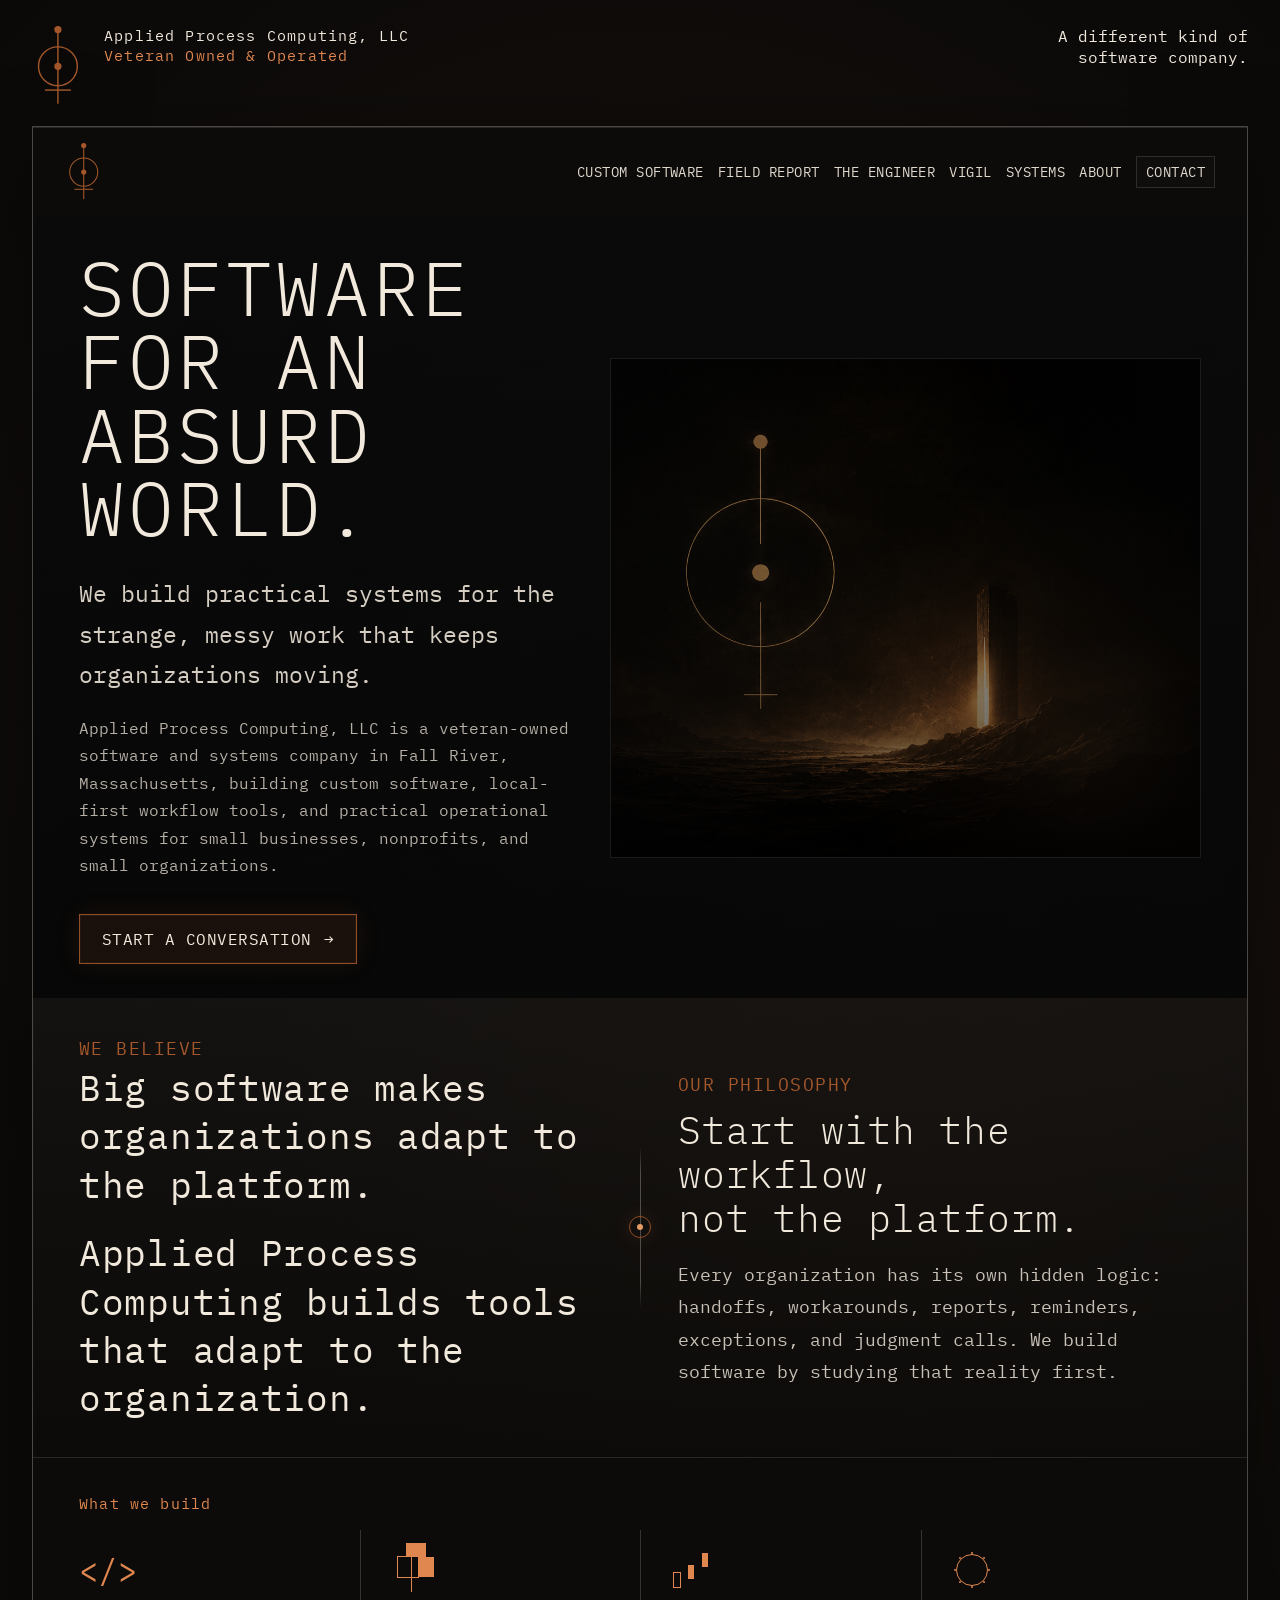
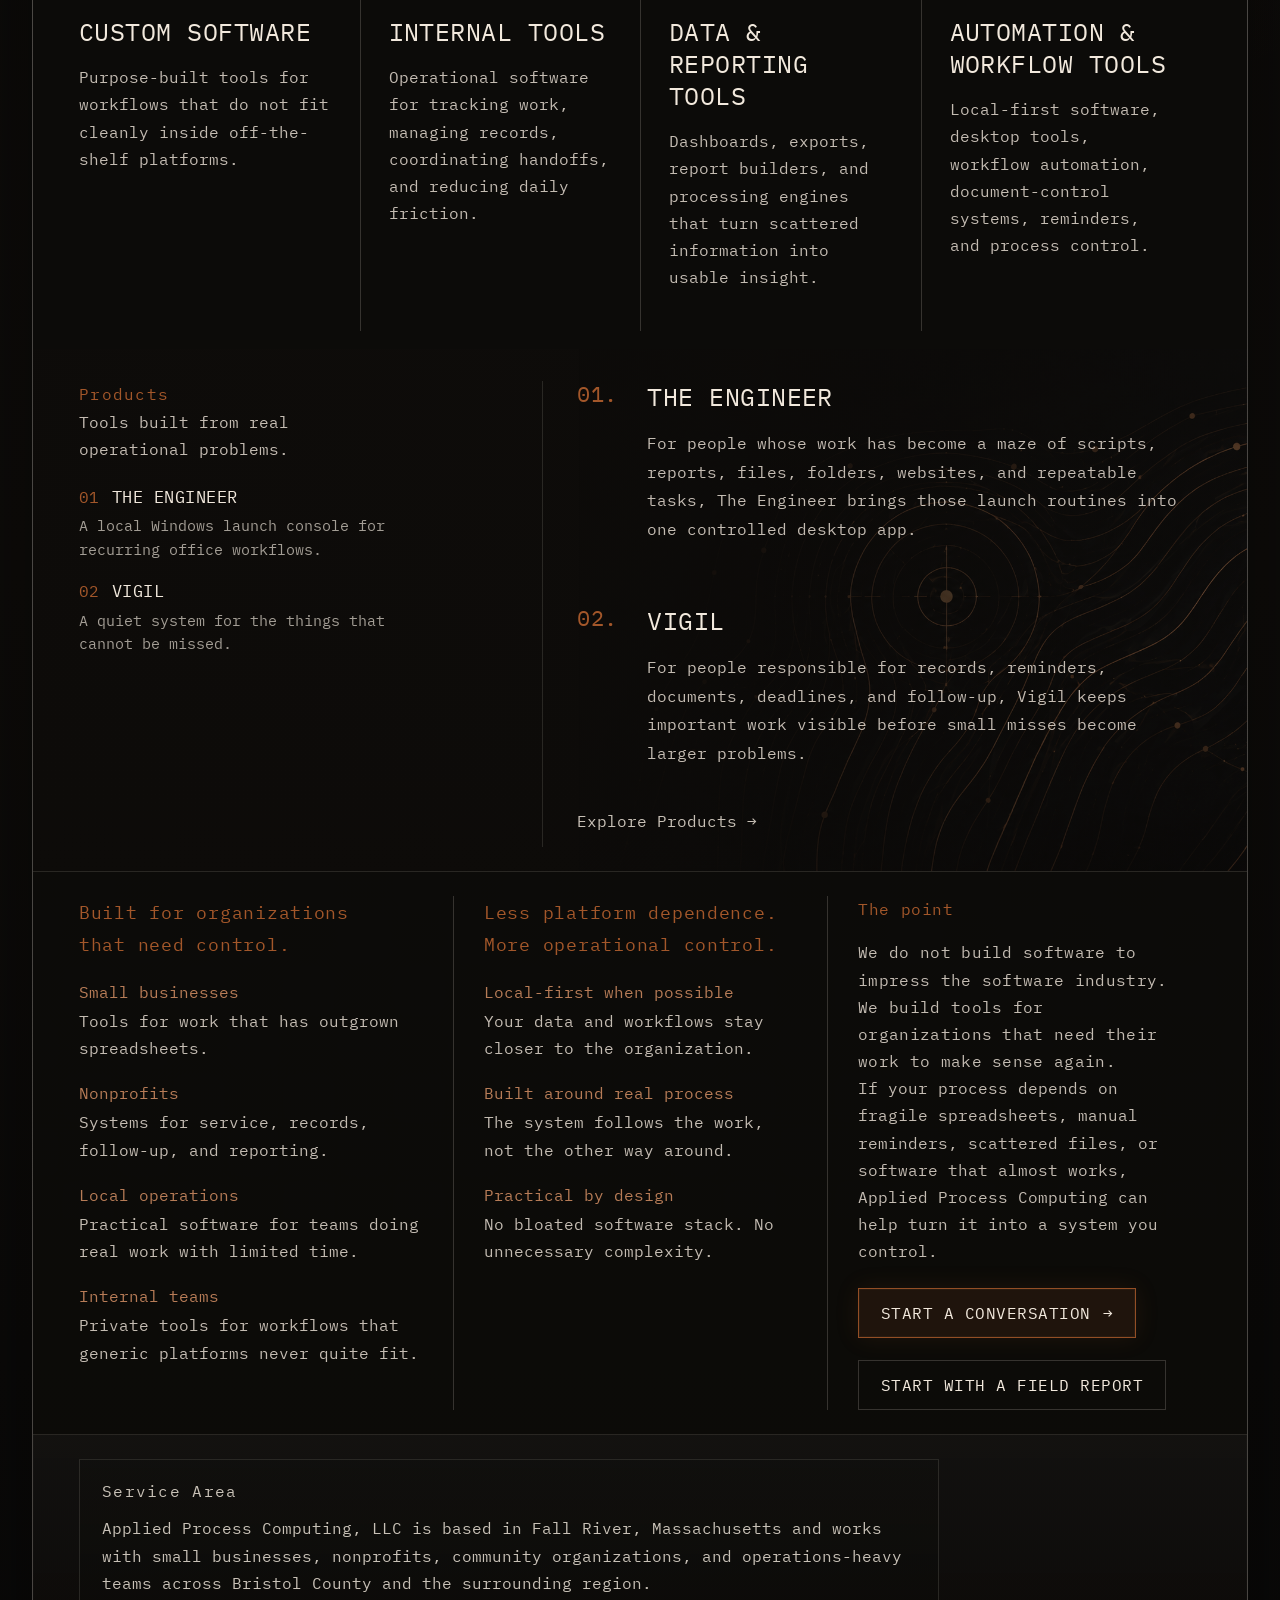
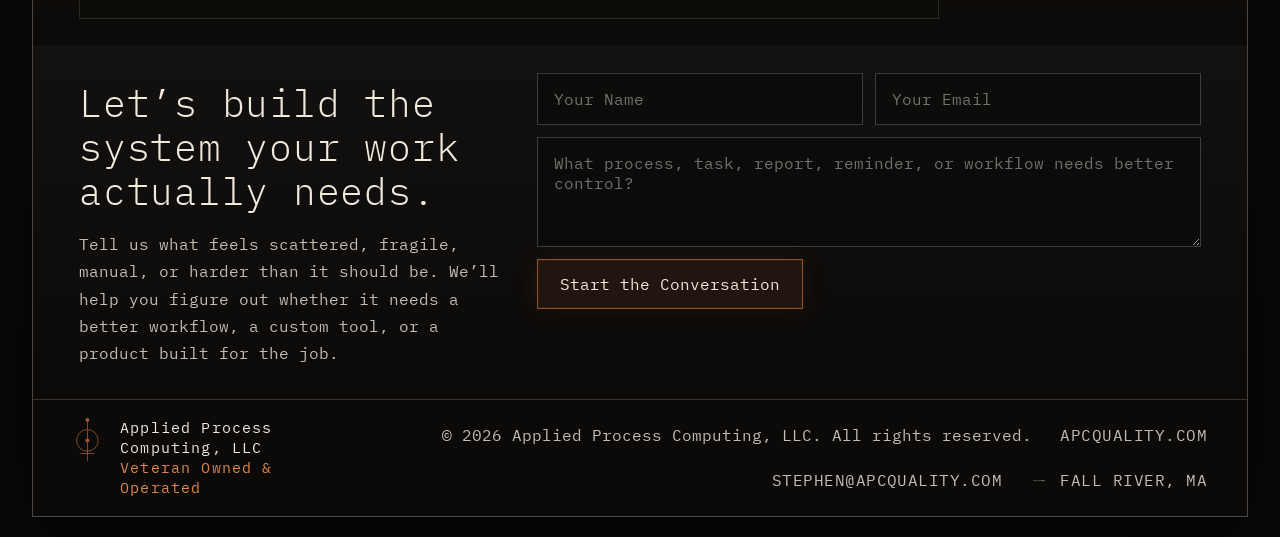
==== commit bc9b7aff: "Add files via upload" ====
--- a/index.html
+++ b/index.html
@@ -72,6 +72,7 @@
         </a>
         <div class="frame-nav__links">
           <a href="custom-software.html">Custom Software</a>
+          <a href="workflow-field-report.html">Field Report</a>
           <a href="engineer.html">The Engineer</a>
           <a href="vigil.html">Vigil</a>
           <a href="index.html#systems">Systems</a>
@@ -232,6 +233,7 @@
             that almost works, Applied Process Computing can help turn it into a system you control.
           </p>
           <a class="button button--primary button--inline" href="#contact">Start a conversation <span aria-hidden="true">→</span></a>
+          <a class="button button--ghost button--inline" href="workflow-field-report.html">Start with a Field Report</a>
         </div>
       </section>
 
--- a/styles.css
+++ b/styles.css
@@ -166,12 +166,12 @@
 .frame-nav__links {
   display: flex;
   align-items: center;
-  gap: 9px 18px;
+  gap: 9px 14px;
   flex-wrap: wrap;
 }
 
 .frame-nav__links a {
-  font-size: 0.88rem;
+  font-size: 0.86rem;
   color: rgba(242, 233, 221, 0.92);
   transition: color var(--transition), text-shadow var(--transition), border-color var(--transition), background-color var(--transition);
 }
@@ -231,6 +231,14 @@
   font-size: 1.45rem;
   line-height: 1.75;
   color: rgba(242, 233, 221, 0.88);
+}
+
+.hero__definition {
+  margin: -14px 0 34px;
+  max-width: 620px;
+  font-size: 1rem;
+  line-height: 1.72;
+  color: rgba(242, 233, 221, 0.74);
 }
 
 .button {
@@ -277,7 +285,7 @@
 }
 
 .button--nav {
-  padding: 6px 10px;
+  padding: 6px 9px;
   font-size: 0.82rem;
   border-color: rgba(242, 233, 221, 0.14);
   background: rgba(242, 233, 221, 0.01);
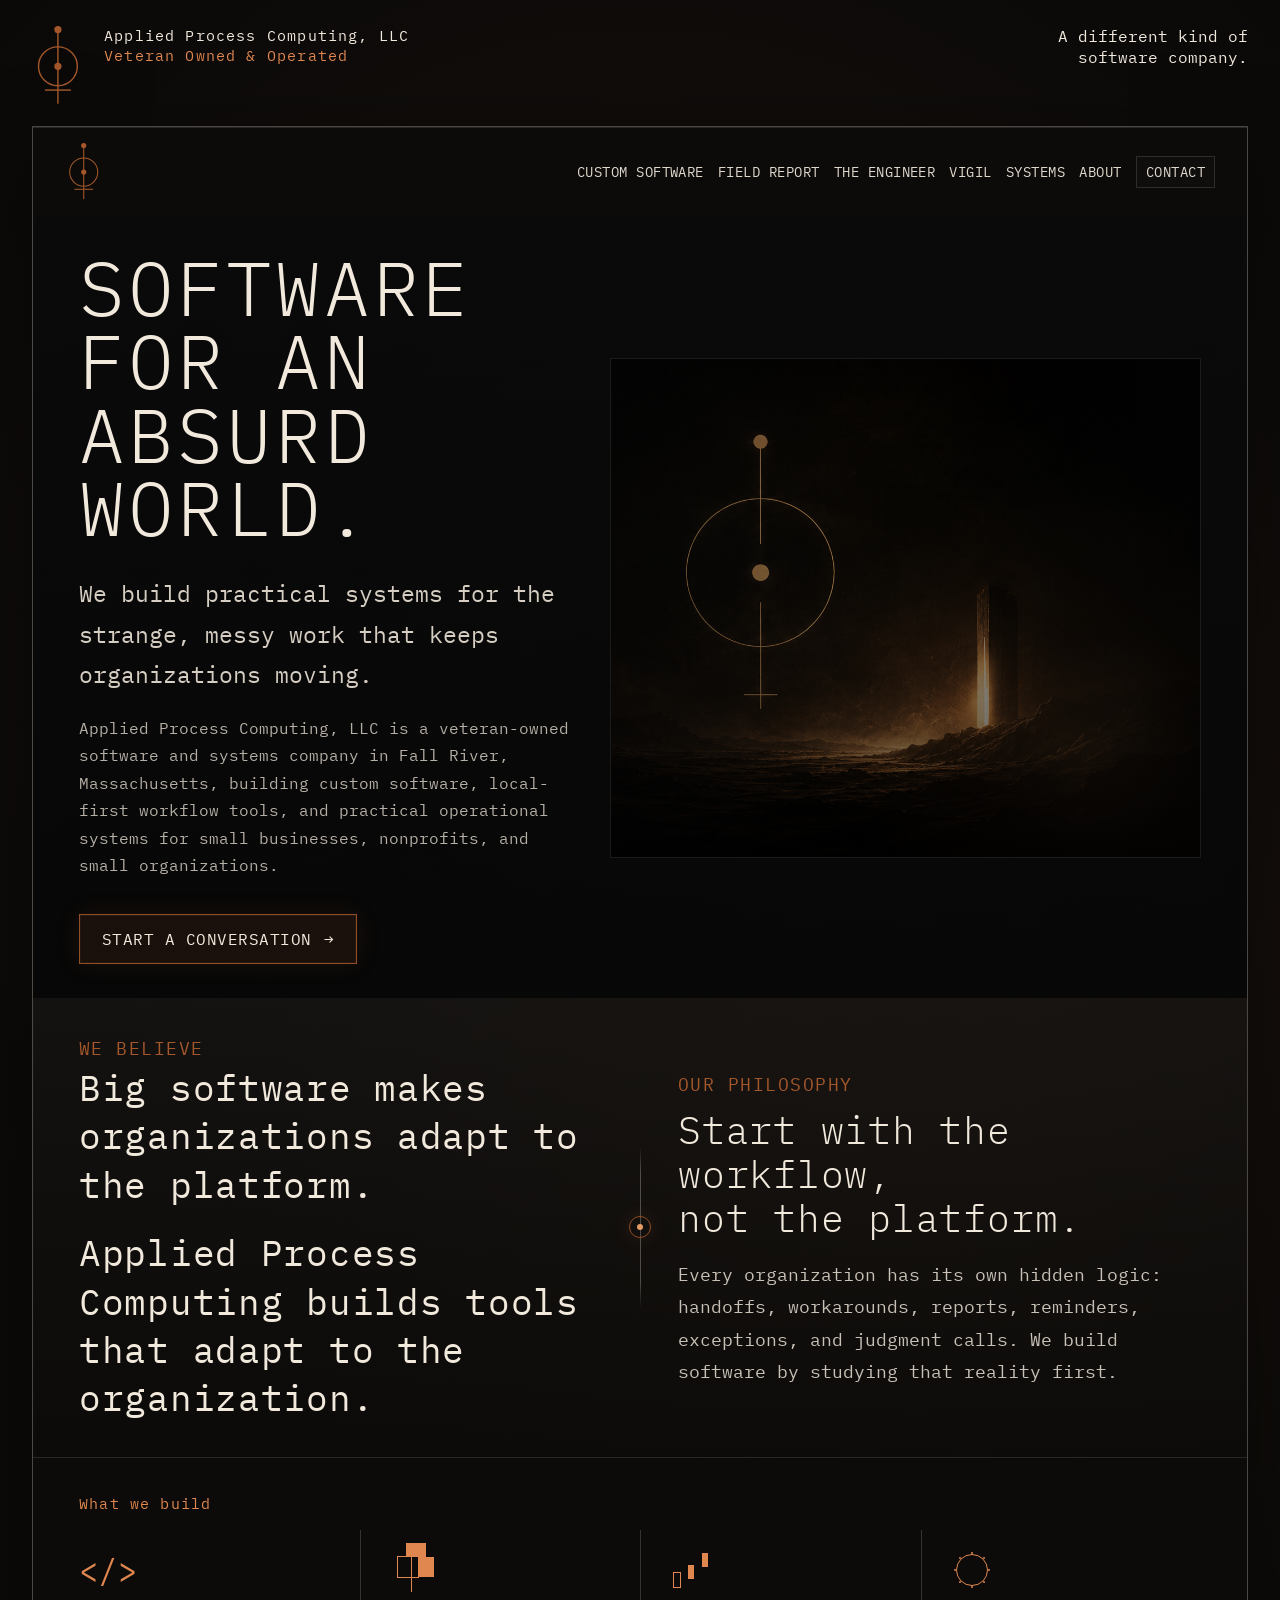
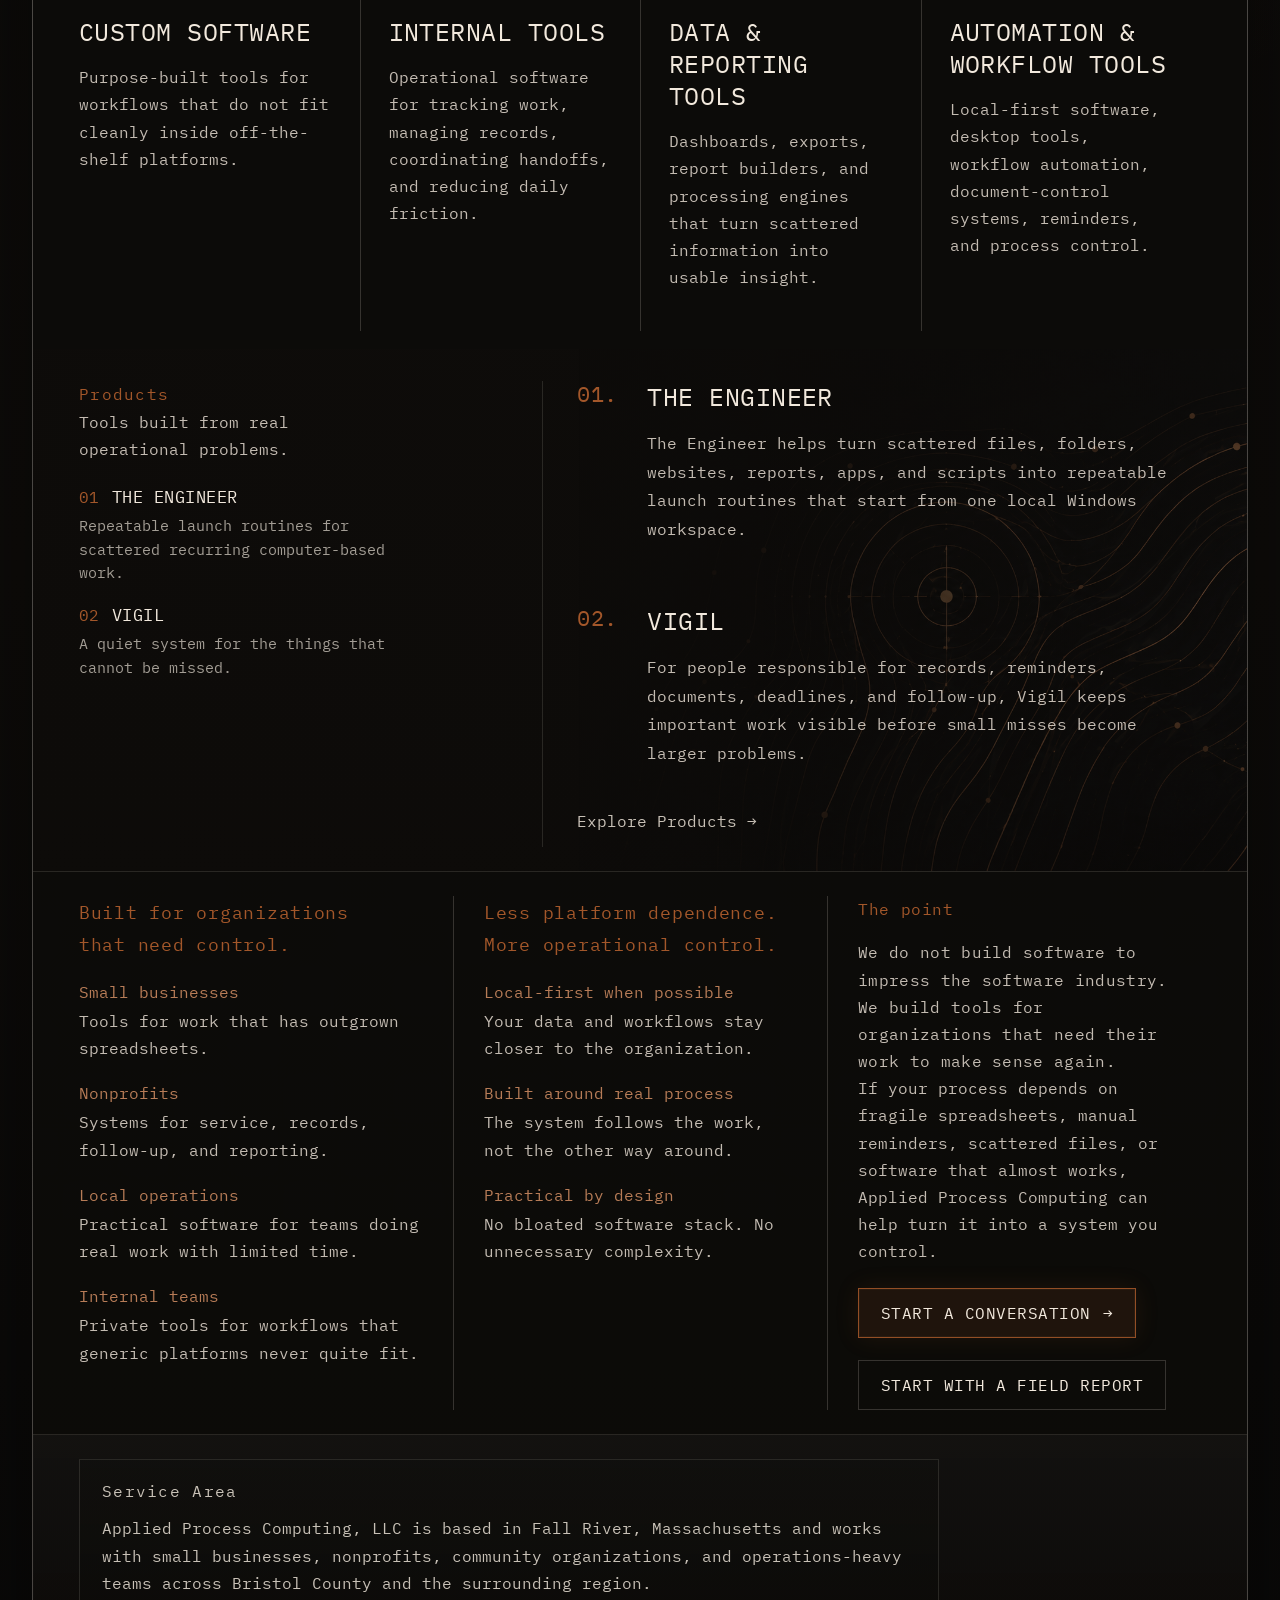
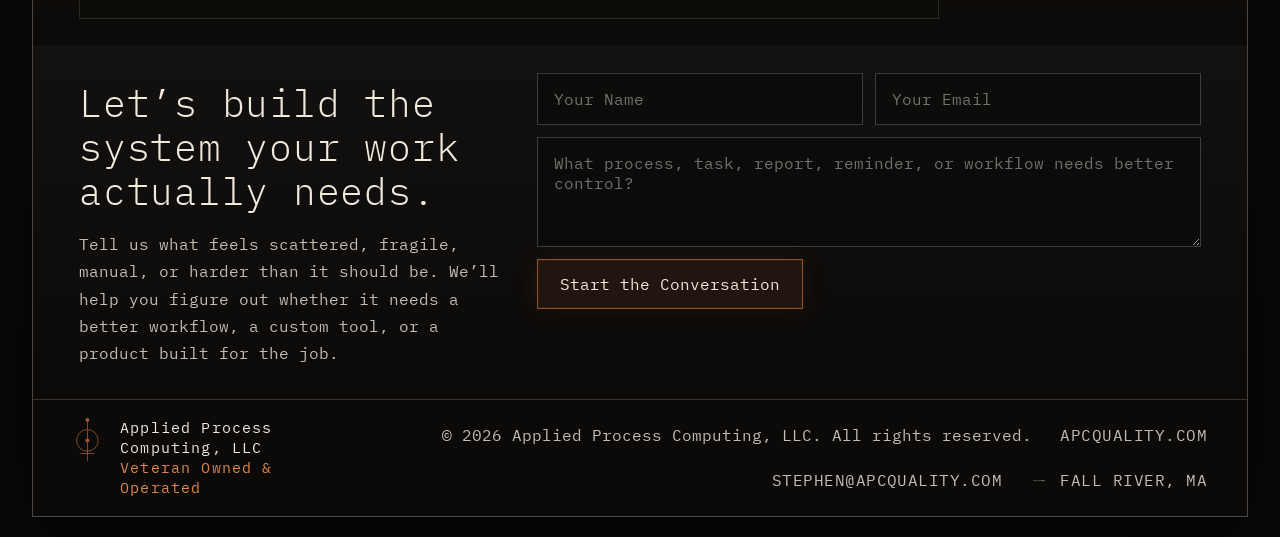
==== commit 2afa8bf5: "Add files via upload" ====
--- a/index.html
+++ b/index.html
@@ -166,7 +166,7 @@
                 <span class="product-item__number">01</span>
                 <h3>The Engineer</h3>
               </div>
-              <p>A local Windows launch console for recurring office workflows.</p>
+              <p>Repeatable launch routines for scattered recurring computer-based work.</p>
             </article>
             <article class="products__index-item">
               <div class="products__index-heading">
@@ -183,8 +183,8 @@
             <div>
               <h3>The Engineer</h3>
               <p>
-                For people whose work has become a maze of scripts, reports, files, folders, websites, and repeatable tasks,
-                The Engineer brings those launch routines into one controlled desktop app.
+                The Engineer helps turn scattered files, folders, websites, reports, apps, and scripts into repeatable
+                launch routines that start from one local Windows workspace.
               </p>
             </div>
           </article>
--- a/styles.css
+++ b/styles.css
@@ -1060,7 +1060,7 @@
   margin-bottom: 18px;
 }
 
-.product-summary__licenses {
+.product-summary__license {
   border: 1px solid rgba(242, 233, 221, 0.12);
   background:
     linear-gradient(180deg, rgba(26, 24, 22, 0.16), rgba(13, 11, 9, 0.28)),
@@ -1068,7 +1068,7 @@
   padding: 18px 18px 20px;
 }
 
-.product-summary__licenses-label {
+.product-summary__license-label {
   margin: 0 0 14px;
 }
 
@@ -1076,6 +1076,10 @@
   display: grid;
   grid-template-columns: repeat(2, minmax(0, 1fr));
   gap: 14px;
+}
+
+.product-summary__license-list--single {
+  grid-template-columns: minmax(0, 420px);
 }
 
 .product-summary__license-option {
